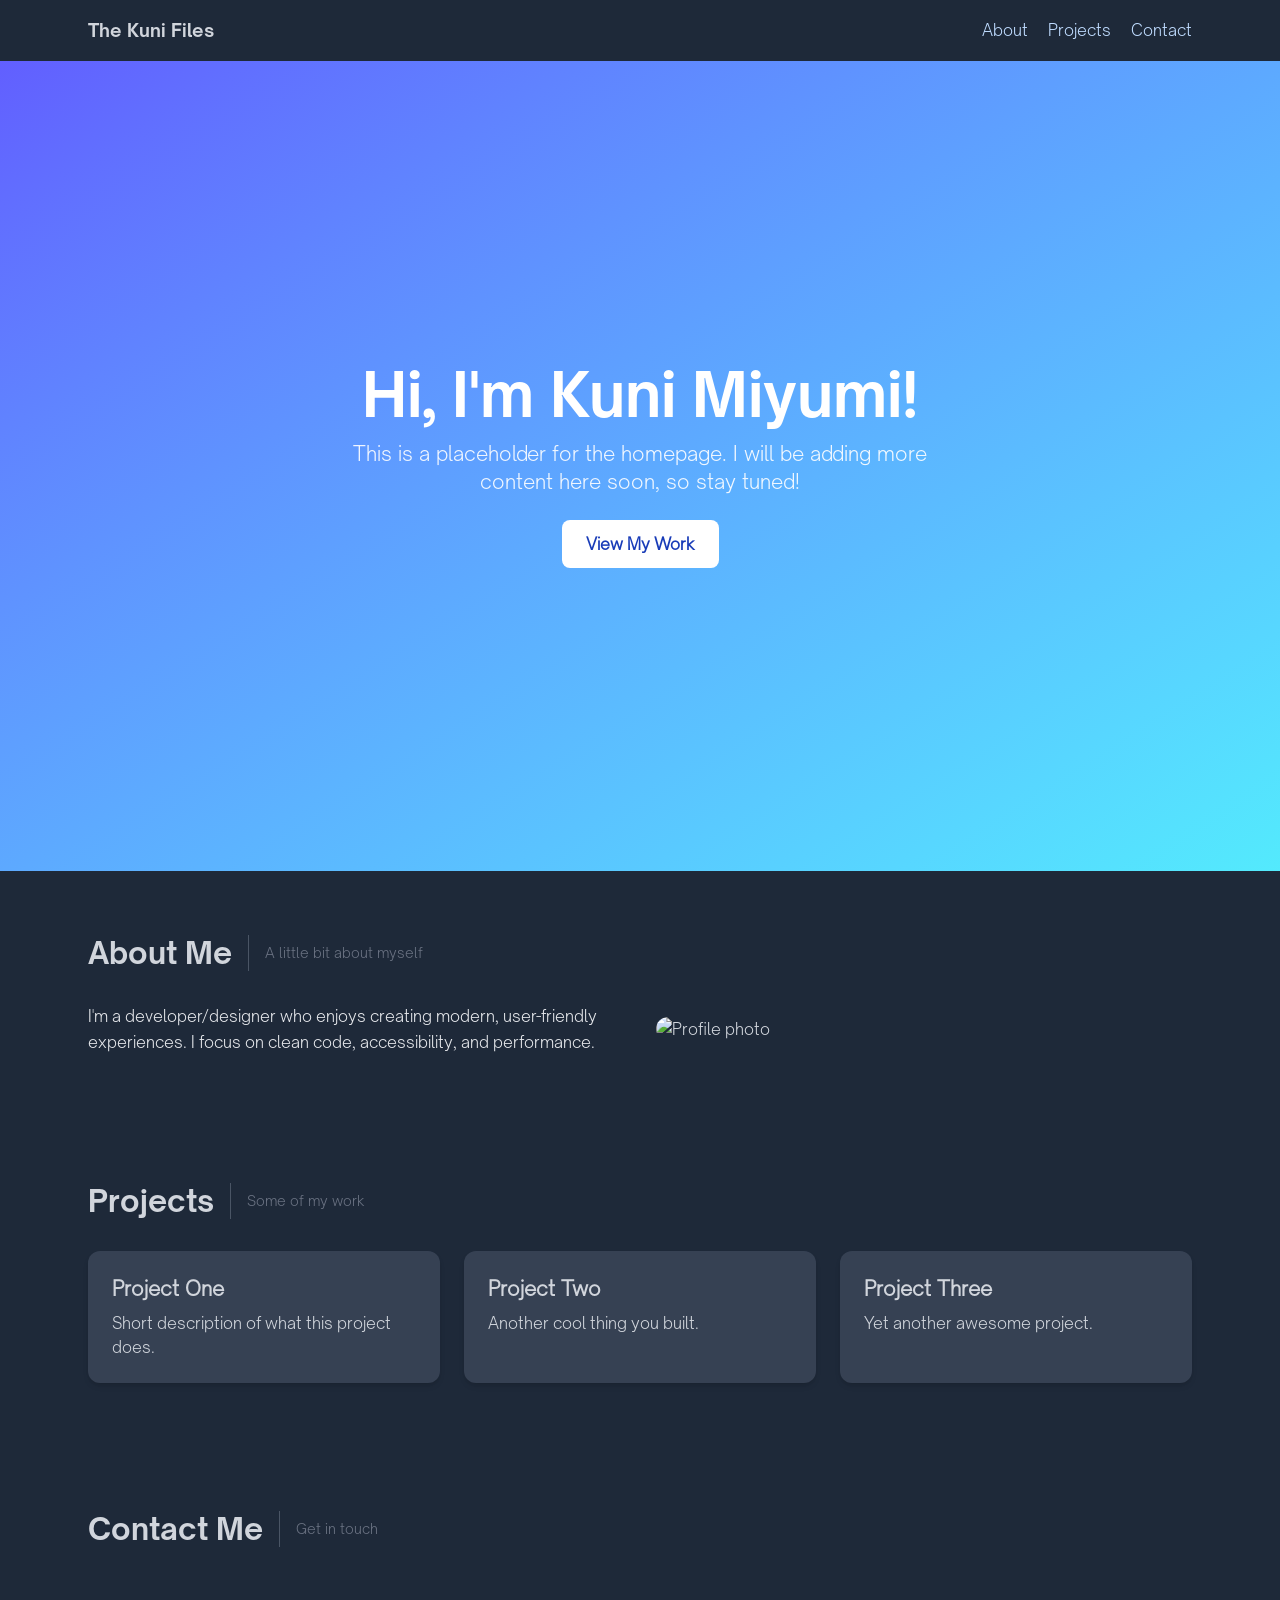
==== index.html @ 0e0ef220 "basically 2/3rds of the site" ====
<!DOCTYPE html>
<html lang="en">
<head>
    <meta charset="UTF-8">
    <meta name="viewport" content="width=device-width, initial-scale=1.0">

    <link rel="stylesheet" href="styles.css">

    <link rel="stylesheet" href="https://github.com/marcologous/Open-Sauce-Fonts.git">

    <title>kuni Files</title>
    <script src="scripts.js"></script>
</head>



<body class="bg-gray-800 text-gray-300 font-openSauceLight">
    <!--NAVBAR-->
    <header class="sticky top-0 bg-gray-800 border-b border-gray-800 z-50">
      <nav class="max-w-6xl mx-auto flex justify-between items-center px-6 py-4">
        <strong class="text-lg font-openSauceBold">The Kuni Files</strong>
        <div class="space-x-4 text-gray-600 font-medium">
          <a href="#aboutme" class="text-blue-200 hover:text-blue-600 transition duration-300">About</a>
          <a href="#projects" class="text-blue-200 hover:text-blue-600 transition duration-300">Projects</a>
          <a href="#contact" class="text-blue-200 hover:text-blue-600 transition duration-300">Contact</a>
        </div>
      </nav>
    </header>
    <main>
      <!--Section 1: Homepage-->
      <section class="min-h-[90vh] flex items-center justify-center text-center bg-gradient-to-br from-indigo-500 to-cyan-300 text-white px-6">
        <div>
          <h1 class="text-4xl md:text-6xl font-bold font-openSauceBold">Hi, I'm Kuni Miyumi!</h1>
          <p class="mt-4 max-w-xl mx-auto text-lg md:text-xl opacity-90">
            This is a placeholder for the homepage. I will be adding more content here soon, so stay tuned!
          </p>

          <button
            onclick="document.getElementById('projects').scrollIntoView()"
            class="mt-6 px-6 py-3 bg-white text-blue-800 font-semibold rounded-lg hover:bg-blue-100 transition"
          >
            View My Work
          </button>
        </div>
      </section>
      
      <!--Section 2: About Me-->
      <section id="aboutme" class="max-w-6xl mx-auto px-6 py-16">
        <div class="flex items-center gap-4 mb-4 pb-4">
          <h2 class="text-3xl font-bold font-openSauceBold border-r border-gray-600 pr-4">About Me</h2>
          <span class="text-gray-500 text-sm">A little bit about myself</span>
        </div>

        <div class="grid md:grid-cols-2 gap-8 items-center">
          <p class="text-gray-200 leading-relaxed">
            I'm a developer/designer who enjoys creating modern, user-friendly
            experiences. I focus on clean code, accessibility, and performance.
          </p>

          <img
            src="https://files.catbox.moe/0nbhe1.png"
            alt="Profile photo"
            class="rounded-xl w-full"
          >
        </div>
      </section>

      <!--Section 3: Gallery / Projects-->
      <section id="projects" class="max-w-6xl mx-auto px-6 py-16">
        <div class="flex items-center gap-4 mb-4 pb-4">
          <h2 class="text-3xl font-bold font-openSauceBold border-r border-gray-600 pr-4">Projects</h2>
          <span class="text-gray-500 text-sm">Some of my work</span>
        </div>

        <div class="grid md:grid-cols-3 gap-6">
          <div class="bg-gray-700 p-6 rounded-xl shadow-md hover:-translate-y-1 transition">
            <h3 class="text-xl font-semibold mb-2">Project One</h3>
            <p class="text-gray-300">Short description of what this project does.</p>
          </div>
          <div class="bg-gray-700 p-6 rounded-xl shadow-md hover:-translate-y-1 transition">
            <h3 class="text-xl font-semibold mb-2">Project Two</h3>
            <p class="text-gray-300">Another cool thing you built.</p>
          </div>
          <div class="bg-gray-700 p-6 rounded-xl shadow-md hover:-translate-y-1 transition">
            <h3 class="text-xl font-semibold mb-2">Project Three</h3>
            <p class="text-gray-300">Yet another awesome project.</p>
          </div>          
        </div>
      </section>

      <!--Section 4: Contacts-->
      <section id="contact" class="max-w-6xl mx-auto px-6 py-16">
        <div class="flex items-center gap-4 mb-4 pb-4">
          <h2 class="text-3xl font-bold font-openSauceBold border-r border-gray-600 pr-4">Contact Me</h2>
          <span class="text-gray-500 text-sm">Get in touch</span>
        </div>
        <!-- Contact form or information will go here -->
      </section>
    </main>
</body>
</html>
---- styles.css ----
@font-face {
  font-family: openSauceBold; 
  src: url(./fonts/OpenSauceSans-Bold.otf); 
}
@font-face {
    font-family: openSauceLight;
    src: url(./fonts/OpenSauceOne-Light.otf);
}

.font-openSauceBold {
  font-family: openSauceBold; 
}

.font-openSauceLight {
  font-family: openSauceLight;
}

html {
    scroll-behavior: smooth;
}

body {
    font-family: 'Open Sauce', sans-serif ;
}
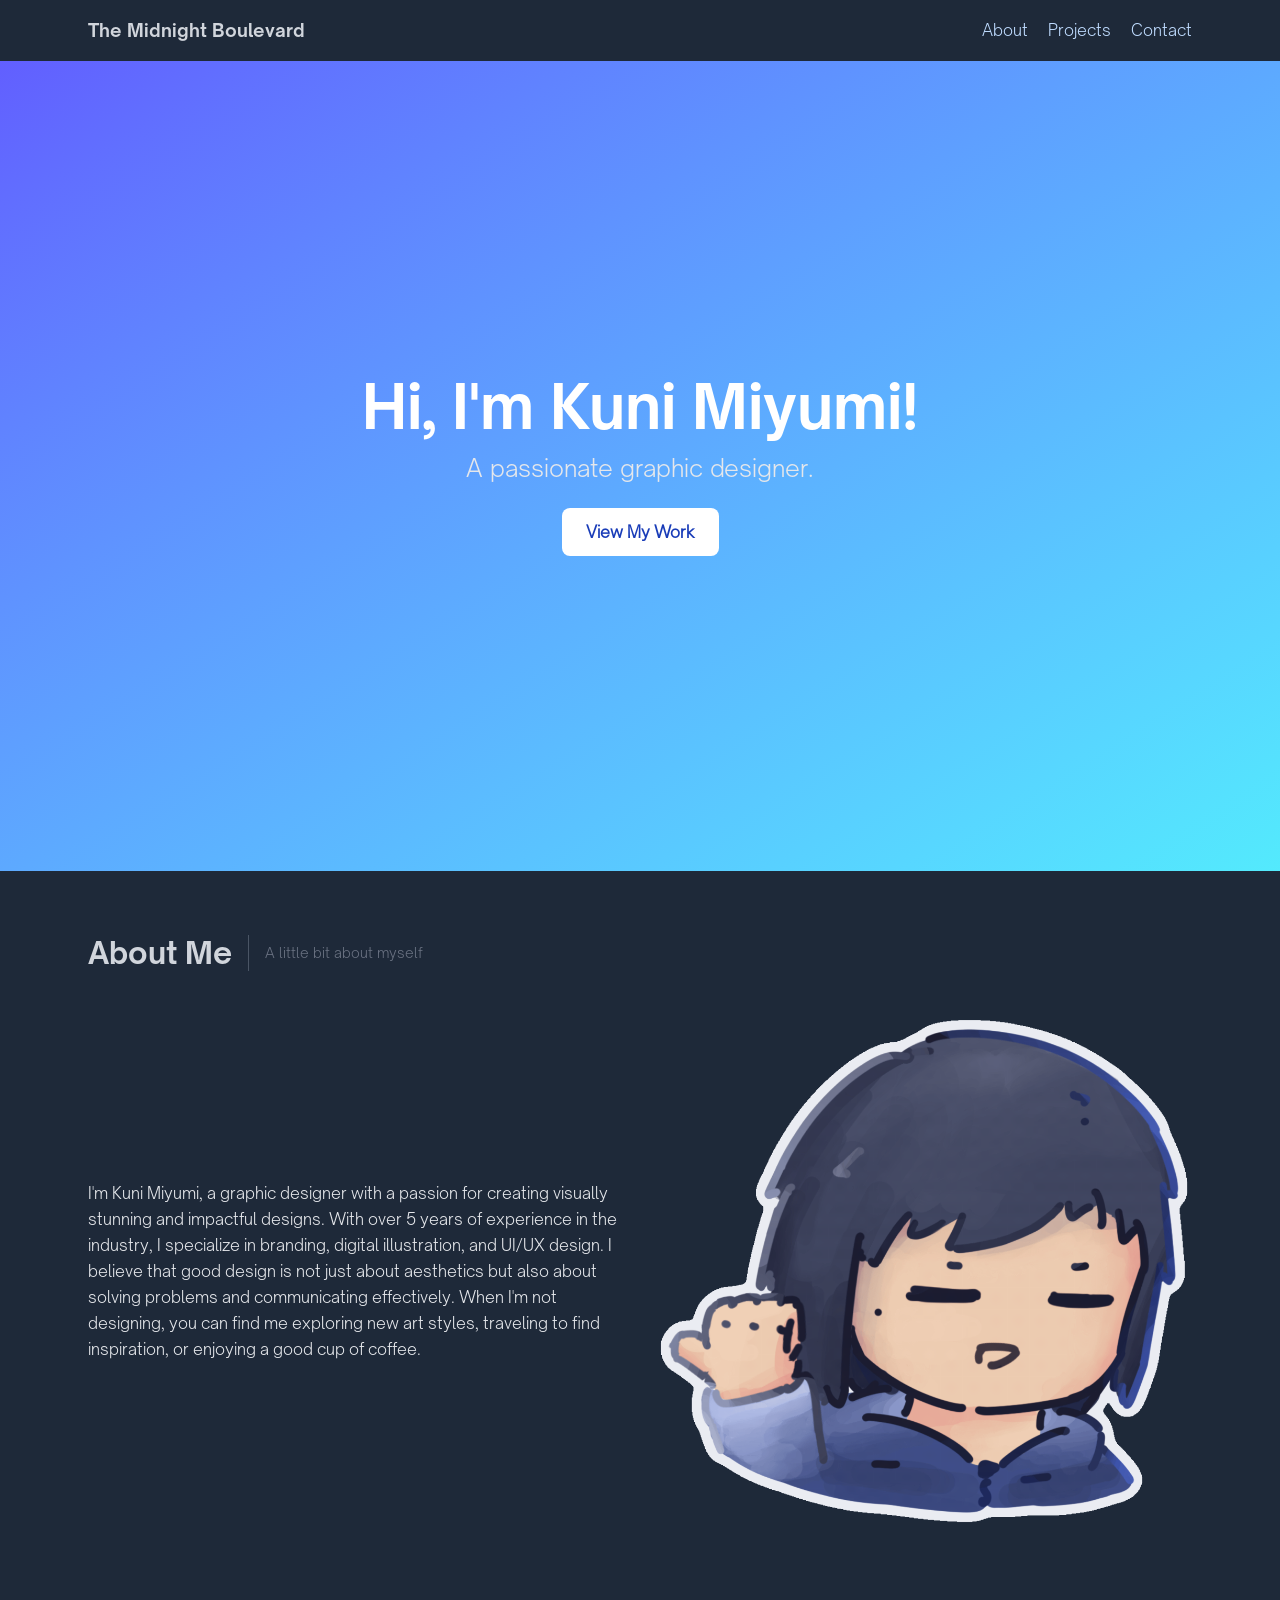
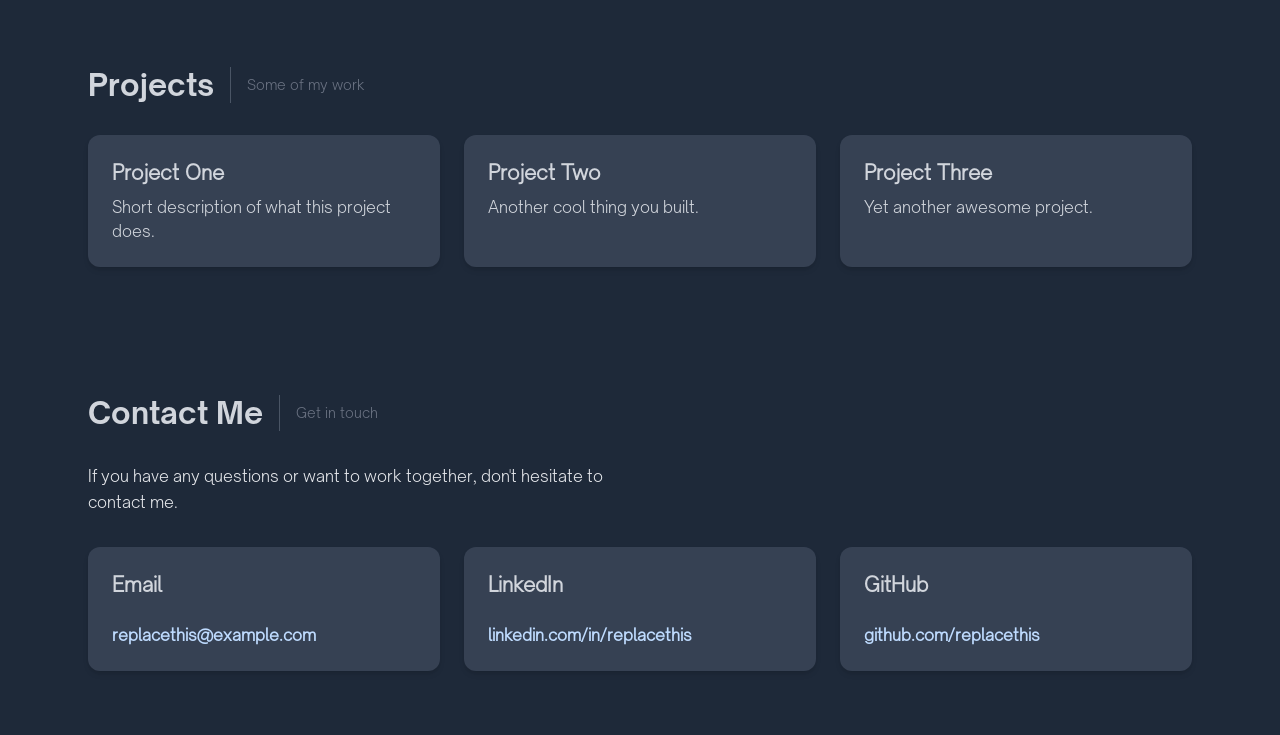
==== commit 11387a3d: "changes done, read comments" ====
--- a/index.html
+++ b/index.html
@@ -8,17 +8,19 @@
 
     <link rel="stylesheet" href="https://github.com/marcologous/Open-Sauce-Fonts.git">
 
-    <title>kuni Files</title>
+    <title>The Midnight Boulevard</title>
     <script src="scripts.js"></script>
+    <!-- Remember to delete all comments when you're done -->
+    <!-- - Ven -->
 </head>
 
 
 
 <body class="bg-gray-800 text-gray-300 font-openSauceLight">
-    <!--NAVBAR-->
+
     <header class="sticky top-0 bg-gray-800 border-b border-gray-800 z-50">
       <nav class="max-w-6xl mx-auto flex justify-between items-center px-6 py-4">
-        <strong class="text-lg font-openSauceBold">The Kuni Files</strong>
+        <strong class="text-lg font-openSauceBold">The Midnight Boulevard</strong>
         <div class="space-x-4 text-gray-600 font-medium">
           <a href="#aboutme" class="text-blue-200 hover:text-blue-600 transition duration-300">About</a>
           <a href="#projects" class="text-blue-200 hover:text-blue-600 transition duration-300">Projects</a>
@@ -26,15 +28,12 @@
         </div>
       </nav>
     </header>
+
     <main>
-      <!--Section 1: Homepage-->
       <section class="min-h-[90vh] flex items-center justify-center text-center bg-gradient-to-br from-indigo-500 to-cyan-300 text-white px-6">
         <div>
           <h1 class="text-4xl md:text-6xl font-bold font-openSauceBold">Hi, I'm Kuni Miyumi!</h1>
-          <p class="mt-4 max-w-xl mx-auto text-lg md:text-xl opacity-90">
-            This is a placeholder for the homepage. I will be adding more content here soon, so stay tuned!
-          </p>
-
+          <p class="text-lg md:text-2xl mt-4 text-gray-200">A passionate graphic designer.</p>
           <button
             onclick="document.getElementById('projects').scrollIntoView()"
             class="mt-6 px-6 py-3 bg-white text-blue-800 font-semibold rounded-lg hover:bg-blue-100 transition"
@@ -44,7 +43,6 @@
         </div>
       </section>
       
-      <!--Section 2: About Me-->
       <section id="aboutme" class="max-w-6xl mx-auto px-6 py-16">
         <div class="flex items-center gap-4 mb-4 pb-4">
           <h2 class="text-3xl font-bold font-openSauceBold border-r border-gray-600 pr-4">About Me</h2>
@@ -52,20 +50,20 @@
         </div>
 
         <div class="grid md:grid-cols-2 gap-8 items-center">
+          <!-- Replace the text below with your actual bio -->
           <p class="text-gray-200 leading-relaxed">
-            I'm a developer/designer who enjoys creating modern, user-friendly
-            experiences. I focus on clean code, accessibility, and performance.
+            I'm Kuni Miyumi, a graphic designer with a passion for creating visually stunning and impactful designs. 
+            With over 5 years of experience in the industry, I specialize in branding, digital illustration, and UI/UX design. I believe that good design is not just about aesthetics but also about solving problems and communicating effectively. When I'm not designing, you can find me exploring new art styles, traveling to find inspiration, or enjoying a good cup of coffee.
           </p>
 
           <img
-            src="https://files.catbox.moe/0nbhe1.png"
+            src="./img/kuni.png"
             alt="Profile photo"
             class="rounded-xl w-full"
           >
         </div>
       </section>
 
-      <!--Section 3: Gallery / Projects-->
       <section id="projects" class="max-w-6xl mx-auto px-6 py-16">
         <div class="flex items-center gap-4 mb-4 pb-4">
           <h2 class="text-3xl font-bold font-openSauceBold border-r border-gray-600 pr-4">Projects</h2>
@@ -74,6 +72,7 @@
 
         <div class="grid md:grid-cols-3 gap-6">
           <div class="bg-gray-700 p-6 rounded-xl shadow-md hover:-translate-y-1 transition">
+            <!-- Replace the content below with your actual projects -->
             <h3 class="text-xl font-semibold mb-2">Project One</h3>
             <p class="text-gray-300">Short description of what this project does.</p>
           </div>
@@ -88,13 +87,51 @@
         </div>
       </section>
 
-      <!--Section 4: Contacts-->
       <section id="contact" class="max-w-6xl mx-auto px-6 py-16">
         <div class="flex items-center gap-4 mb-4 pb-4">
           <h2 class="text-3xl font-bold font-openSauceBold border-r border-gray-600 pr-4">Contact Me</h2>
           <span class="text-gray-500 text-sm">Get in touch</span>
         </div>
-        <!-- Contact form or information will go here -->
+
+        <div class="grid md:grid-cols-2 gap-8 items-center">
+          <p class="text-gray-200 leading-relaxed">
+            If you have any questions or want to work together, don't hesitate to contact me.
+          </p>
+        </div>
+        <div class="grid md:grid-cols-3 gap-6 mt-8">
+          <div class="bg-gray-700 p-6 rounded-xl shadow-md hover:-translate-y-1 transition">
+            <!-- Replace the email address below with your actual email. Remember to change the h3 as well as the href -->
+            <h3 class="text-xl font-semibold mb-2">Email</h3>
+            <a
+              href="mailto:replacethis@example.com" 
+              class="inline-block mt-4 font-semibold text-blue-200 hover:underline"
+            >
+              replacethis@example.com
+            </a>
+          </div>
+          <div class="bg-gray-700 p-6 rounded-xl shadow-md hover:-translate-y-1 transition">
+            <!-- Replace the URL below with your actual LinkedIn profile. Remember to change the h3 as well as the href -->
+            <h3 class="text-xl font-semibold mb-2">LinkedIn</h3>
+            <a
+              href="https://www.linkedin.com/in/replacethis" 
+              target="_blank" 
+              class="inline-block mt-4 font-semibold text-blue-200 hover:underline"
+            >
+              linkedin.com/in/replacethis
+            </a>
+          </div>
+          <div class="bg-gray-700 p-6 rounded-xl shadow-md hover:-translate-y-1 transition">
+              <!-- Replace the URL below with your actual GitHub profile. Remember to change the h3 as well as the href -->
+            <h3 class="text-xl font-semibold mb-2">GitHub</h3>
+            <a
+              href="https://github.com/replacethis" 
+              target="_blank" 
+              class="inline-block mt-4 font-semibold text-blue-200 hover:underline"
+            >
+              github.com/replacethis
+            </a>
+          </div>
+        </div>
       </section>
     </main>
 </body>
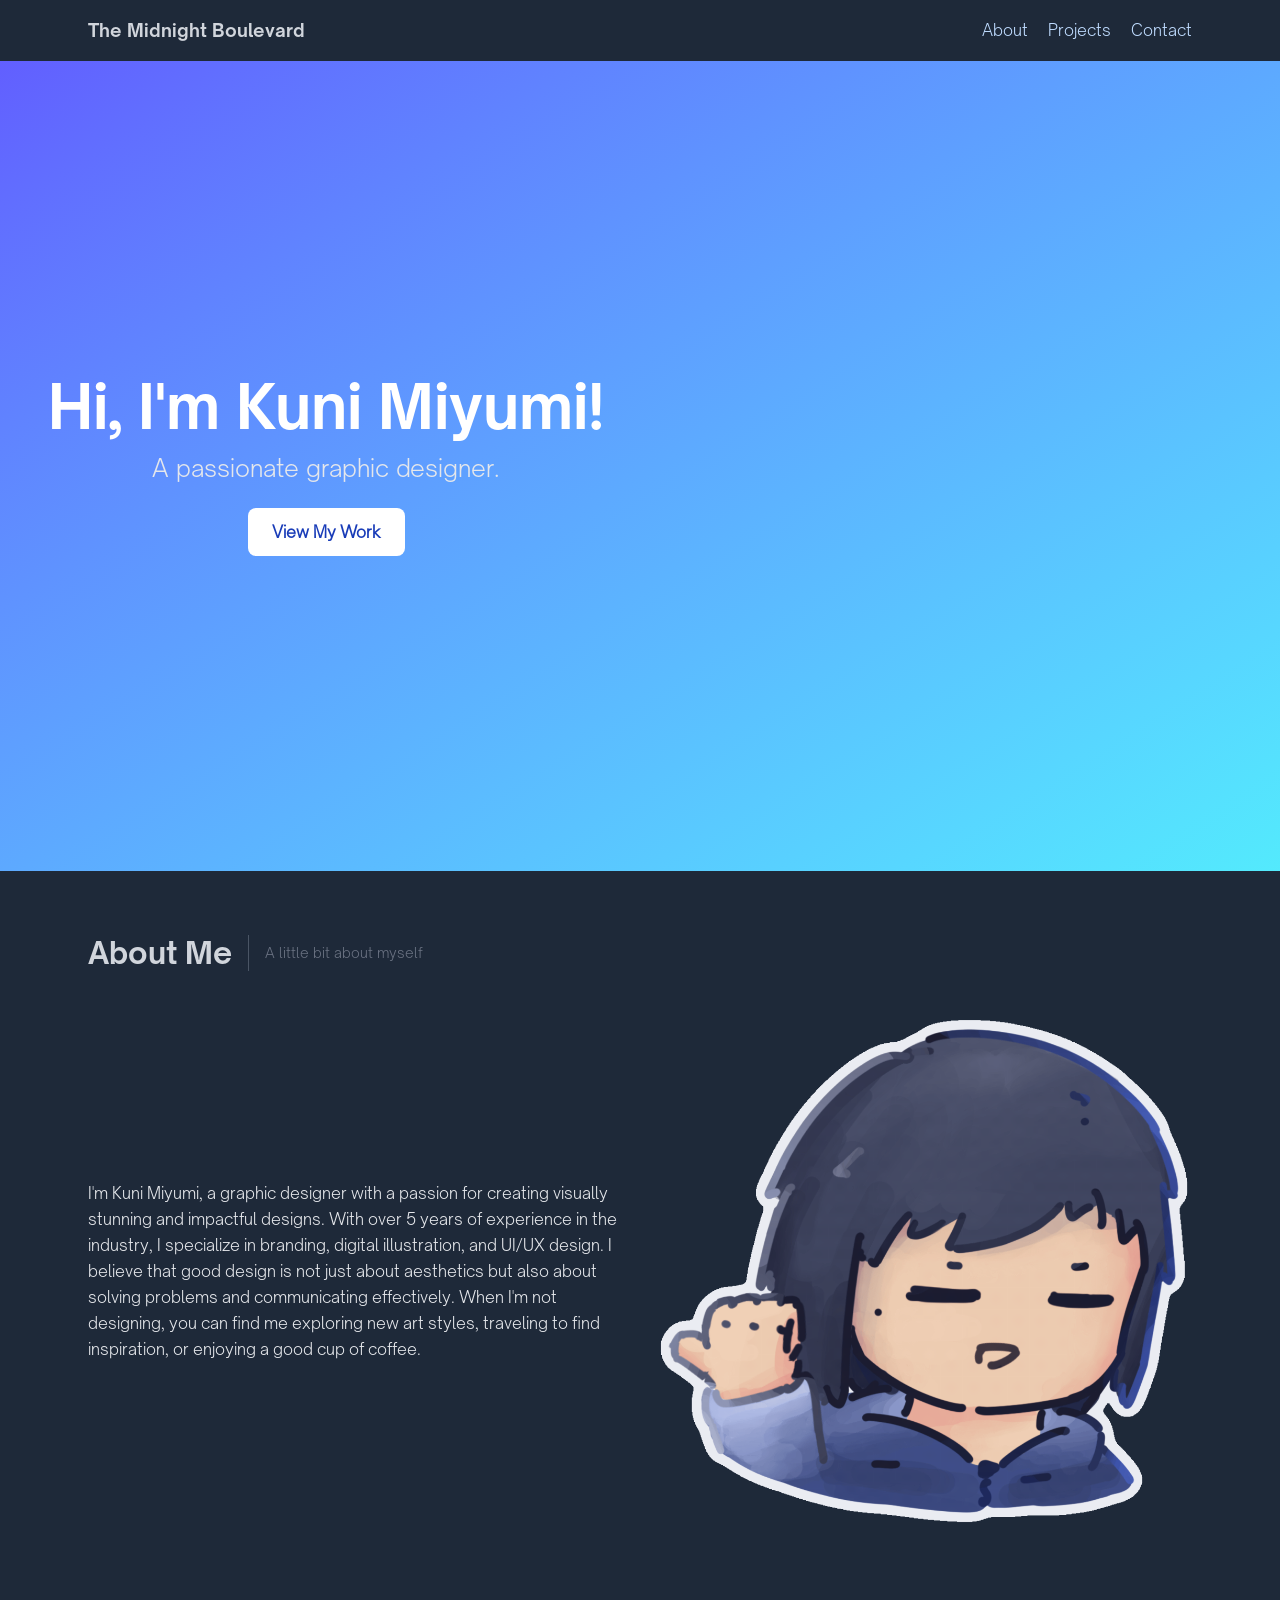
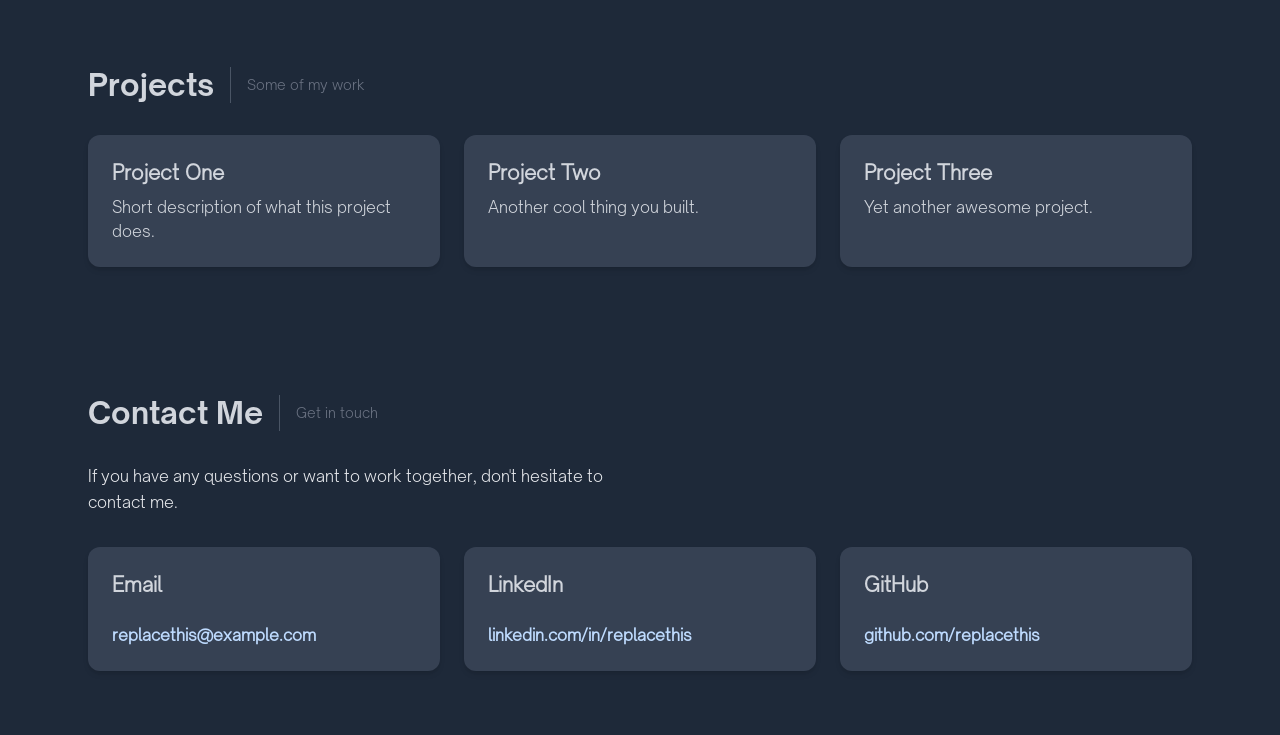
==== commit 302306c9: "moved the thing to the left" ====
--- a/index.html
+++ b/index.html
@@ -30,7 +30,7 @@
     </header>
 
     <main>
-      <section class="min-h-[90vh] flex items-center justify-center text-center bg-gradient-to-br from-indigo-500 to-cyan-300 text-white px-6">
+      <section class="min-h-[90vh] flex items-center justify-center text-center bg-gradient-to-br from-indigo-500 to-cyan-300 text-white px-6 grid md:grid-cols-2 gap-6">
         <div>
           <h1 class="text-4xl md:text-6xl font-bold font-openSauceBold">Hi, I'm Kuni Miyumi!</h1>
           <p class="text-lg md:text-2xl mt-4 text-gray-200">A passionate graphic designer.</p>
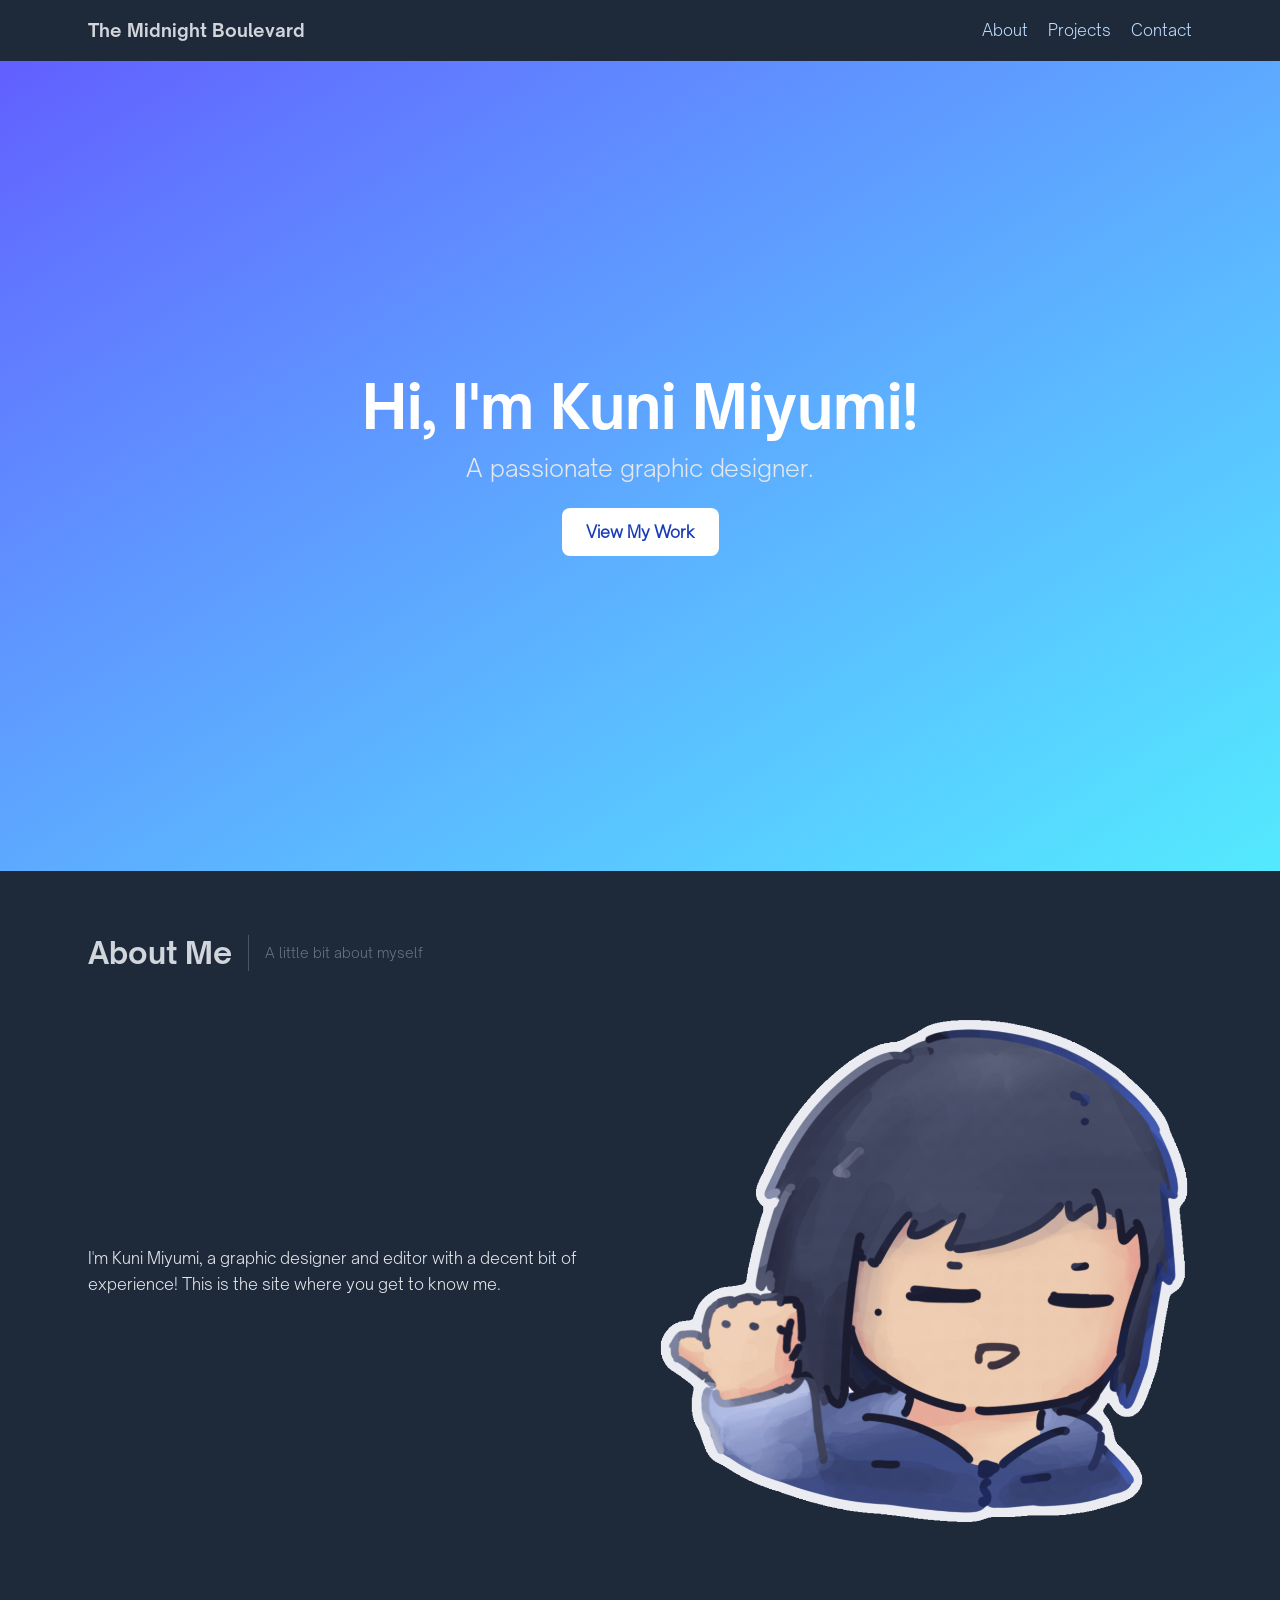
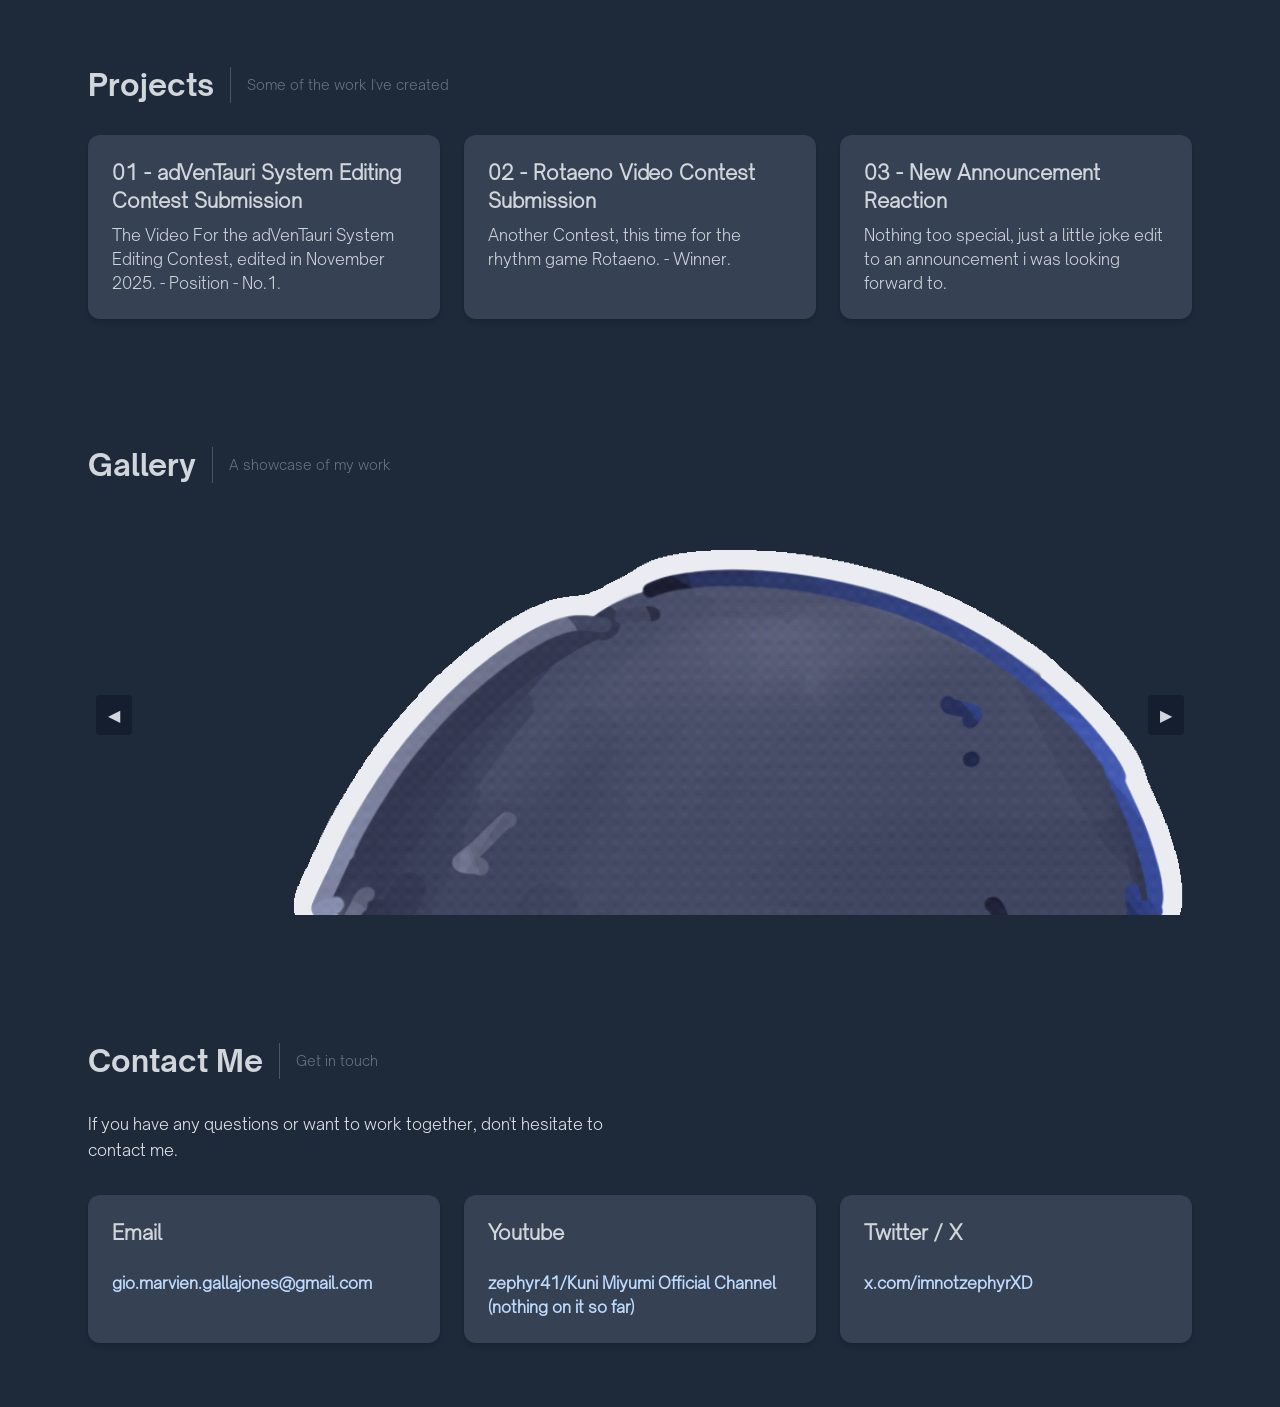
==== commit de4a11d7: "carousel + MANUALLY resolved merge conflicts" ====
--- a/index.html
+++ b/index.html
@@ -30,7 +30,7 @@
     </header>
 
     <main>
-      <section class="min-h-[90vh] flex items-center justify-center text-center bg-gradient-to-br from-indigo-500 to-cyan-300 text-white px-6 grid md:grid-cols-2 gap-6">
+      <section class="min-h-[90vh] flex items-center justify-center text-center bg-gradient-to-br from-indigo-500 to-cyan-300 text-white px-6">
         <div>
           <h1 class="text-4xl md:text-6xl font-bold font-openSauceBold">Hi, I'm Kuni Miyumi!</h1>
           <p class="text-lg md:text-2xl mt-4 text-gray-200">A passionate graphic designer.</p>
@@ -50,10 +50,9 @@
         </div>
 
         <div class="grid md:grid-cols-2 gap-8 items-center">
-          <!-- Replace the text below with your actual bio -->
           <p class="text-gray-200 leading-relaxed">
-            I'm Kuni Miyumi, a graphic designer with a passion for creating visually stunning and impactful designs. 
-            With over 5 years of experience in the industry, I specialize in branding, digital illustration, and UI/UX design. I believe that good design is not just about aesthetics but also about solving problems and communicating effectively. When I'm not designing, you can find me exploring new art styles, traveling to find inspiration, or enjoying a good cup of coffee.
+            I'm Kuni Miyumi, a graphic designer and editor with a decent bit of experience!
+            This is the site where you get to know me.
           </p>
 
           <img
@@ -67,23 +66,50 @@
       <section id="projects" class="max-w-6xl mx-auto px-6 py-16">
         <div class="flex items-center gap-4 mb-4 pb-4">
           <h2 class="text-3xl font-bold font-openSauceBold border-r border-gray-600 pr-4">Projects</h2>
-          <span class="text-gray-500 text-sm">Some of my work</span>
+          <span class="text-gray-500 text-sm">Some of the work I've created</span>
         </div>
 
         <div class="grid md:grid-cols-3 gap-6">
           <div class="bg-gray-700 p-6 rounded-xl shadow-md hover:-translate-y-1 transition">
-            <!-- Replace the content below with your actual projects -->
-            <h3 class="text-xl font-semibold mb-2">Project One</h3>
-            <p class="text-gray-300">Short description of what this project does.</p>
+            <h3 class="text-xl font-semibold mb-2">01 - adVenTauri System Editing Contest Submission</h3>
+            <a href="https://youtu.be/_090pOO03QI?si=sJLnDybHLaA9oeXq" class="text-gray-300 hover:text-blue-300 transition">The Video For the adVenTauri System Editing Contest, edited in November 2025. - Position - No.1.</a>
           </div>
           <div class="bg-gray-700 p-6 rounded-xl shadow-md hover:-translate-y-1 transition">
-            <h3 class="text-xl font-semibold mb-2">Project Two</h3>
-            <p class="text-gray-300">Another cool thing you built.</p>
+            <h3 class="text-xl font-semibold mb-2">02 - Rotaeno Video Contest Submission</h3>
+            <a href="https://x.com/imnotzephyrXD/status/1798248301009211537?s=20" class="text-gray-300 hover:text-blue-300 transition">Another Contest, this time for the rhythm game Rotaeno. - Winner.</a>
           </div>
           <div class="bg-gray-700 p-6 rounded-xl shadow-md hover:-translate-y-1 transition">
-            <h3 class="text-xl font-semibold mb-2">Project Three</h3>
-            <p class="text-gray-300">Yet another awesome project.</p>
+            <h3 class="text-xl font-semibold mb-2">03 - New Announcement Reaction</h3>
+            <a href="https://x.com/imnotzephyrXD/status/2002190466411028498?s=20" class="text-gray-300 hover:text-blue-300 transition">Nothing too special, just a little joke edit to an announcement i was looking forward to.</a>
           </div>          
+        </div>
+      </section>
+      <section id="gallery" class="max-w-6xl mx-auto px-6 py-16">
+        <div class="flex items-center gap-4 mb-4 pb-4">
+          <h2 class="text-3xl font-bold font-openSauceBold border-r border-gray-600 pr-4">Gallery</h2>
+          <span class="text-gray-500 text-sm">A showcase of my work</span>
+        </div>
+
+        <div class="relative overflow-hidden h-[400px] rounded-xl">
+
+          <!-- Carousel Track -->
+          <div id="carousel" class="flex items-center transition-transform duration-500">
+            <img src="./img/kuni.png" class="object-contain flex-shrink-0 h-max-[400px]">
+            <img src="./img/kuni.png" class="object-contain flex-shrink-0 h-max-[400px]">
+            <img src="./img/kuni.png" class="object-contain flex-shrink-0 h-max-[400px]">
+          </div>
+
+          <!-- Buttons -->
+          <button onclick="prevSlide()" 
+            class="absolute left-2 top-1/2 -translate-y-1/2 bg-gray-900/60 px-3 py-2 rounded">
+            ◀
+          </button>
+
+          <button onclick="nextSlide()" 
+            class="absolute right-2 top-1/2 -translate-y-1/2 bg-gray-900/60 px-3 py-2 rounded">
+            ▶
+          </button>
+
         </div>
       </section>
 
@@ -92,43 +118,41 @@
           <h2 class="text-3xl font-bold font-openSauceBold border-r border-gray-600 pr-4">Contact Me</h2>
           <span class="text-gray-500 text-sm">Get in touch</span>
         </div>
-
         <div class="grid md:grid-cols-2 gap-8 items-center">
           <p class="text-gray-200 leading-relaxed">
             If you have any questions or want to work together, don't hesitate to contact me.
           </p>
-        </div>
-        <div class="grid md:grid-cols-3 gap-6 mt-8">
+        </div><div class="grid md:grid-cols-3 gap-6 mt-8">
           <div class="bg-gray-700 p-6 rounded-xl shadow-md hover:-translate-y-1 transition">
-            <!-- Replace the email address below with your actual email. Remember to change the h3 as well as the href -->
+            
             <h3 class="text-xl font-semibold mb-2">Email</h3>
             <a
-              href="mailto:replacethis@example.com" 
+              href="mailto:gio.marvien.gallajones@gmail.com" 
               class="inline-block mt-4 font-semibold text-blue-200 hover:underline"
             >
-              replacethis@example.com
+              gio.marvien.gallajones@gmail.com
             </a>
           </div>
           <div class="bg-gray-700 p-6 rounded-xl shadow-md hover:-translate-y-1 transition">
-            <!-- Replace the URL below with your actual LinkedIn profile. Remember to change the h3 as well as the href -->
-            <h3 class="text-xl font-semibold mb-2">LinkedIn</h3>
+            
+            <h3 class="text-xl font-semibold mb-2">Youtube</h3>
             <a
-              href="https://www.linkedin.com/in/replacethis" 
+              href="https://youtube.com/@overdeadzephyr?si=nSWPLMuy66MocX6Y" 
               target="_blank" 
               class="inline-block mt-4 font-semibold text-blue-200 hover:underline"
             >
-              linkedin.com/in/replacethis
+              zephyr41/Kuni Miyumi Official Channel (nothing on it so far)
             </a>
           </div>
           <div class="bg-gray-700 p-6 rounded-xl shadow-md hover:-translate-y-1 transition">
-              <!-- Replace the URL below with your actual GitHub profile. Remember to change the h3 as well as the href -->
-            <h3 class="text-xl font-semibold mb-2">GitHub</h3>
+              
+            <h3 class="text-xl font-semibold mb-2">Twitter / X</h3>
             <a
-              href="https://github.com/replacethis" 
+              href="https://x.com/imnotzephyrXD" 
               target="_blank" 
               class="inline-block mt-4 font-semibold text-blue-200 hover:underline"
             >
-              github.com/replacethis
+              x.com/imnotzephyrXD
             </a>
           </div>
         </div>
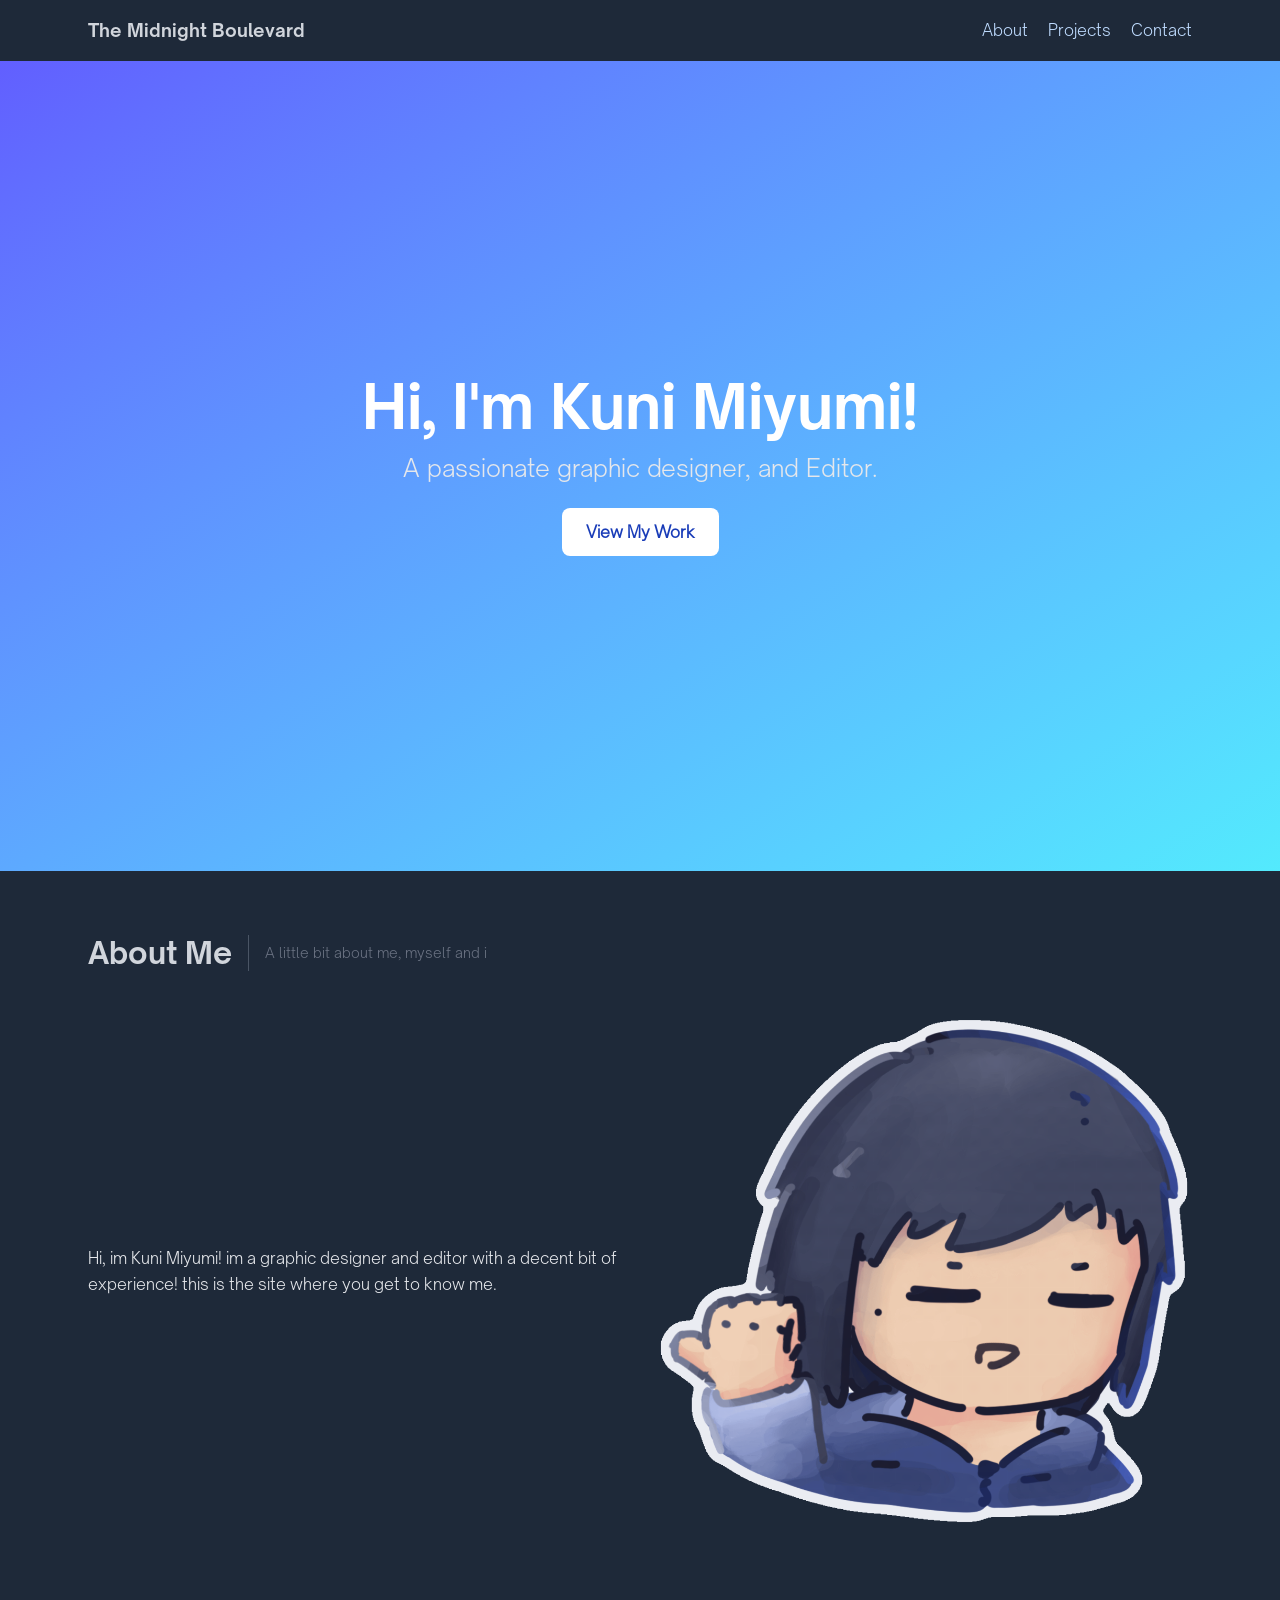
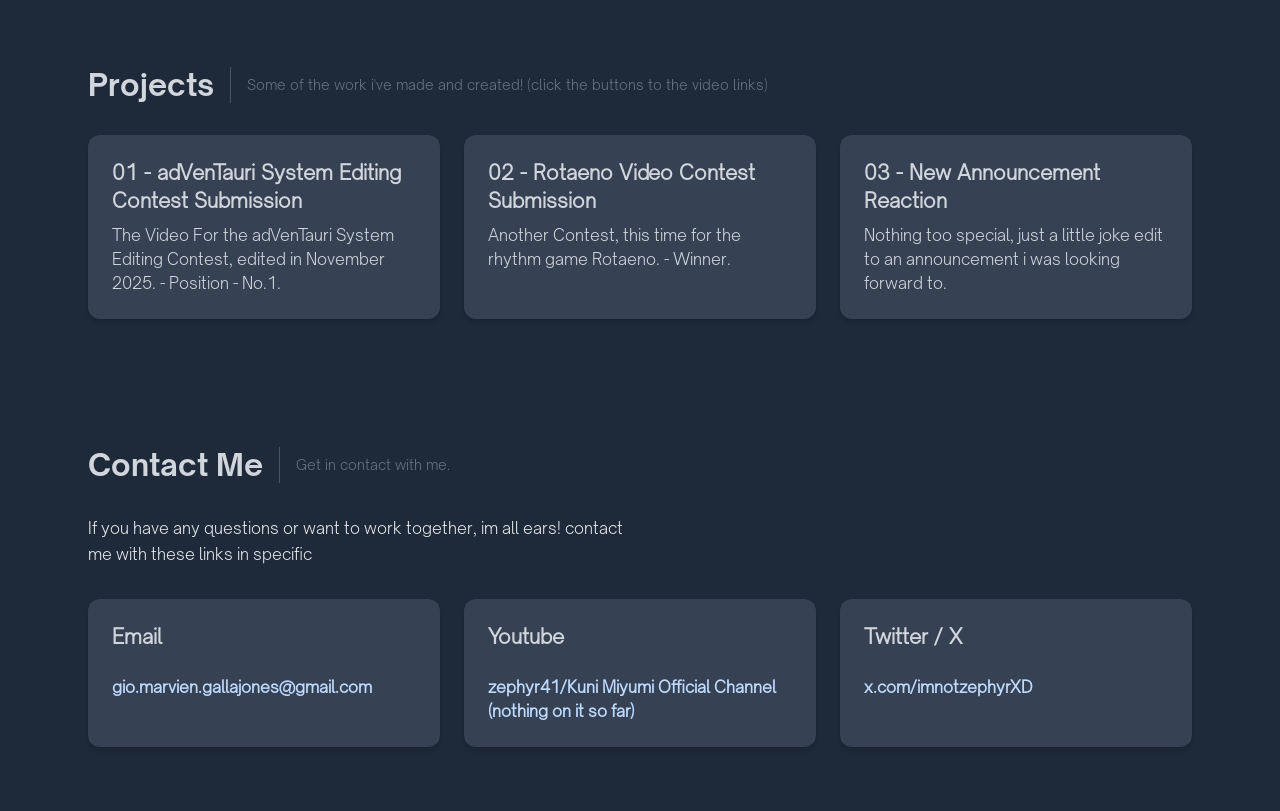
==== commit f23dfeb0: "message" ====
--- a/index.html
+++ b/index.html
@@ -10,8 +10,7 @@
 
     <title>The Midnight Boulevard</title>
     <script src="scripts.js"></script>
-    <!-- Remember to delete all comments when you're done -->
-    <!-- - Ven -->
+    
 </head>
 
 
@@ -33,7 +32,7 @@
       <section class="min-h-[90vh] flex items-center justify-center text-center bg-gradient-to-br from-indigo-500 to-cyan-300 text-white px-6">
         <div>
           <h1 class="text-4xl md:text-6xl font-bold font-openSauceBold">Hi, I'm Kuni Miyumi!</h1>
-          <p class="text-lg md:text-2xl mt-4 text-gray-200">A passionate graphic designer.</p>
+          <p class="text-lg md:text-2xl mt-4 text-gray-200">A passionate graphic designer, and Editor.</p>
           <button
             onclick="document.getElementById('projects').scrollIntoView()"
             class="mt-6 px-6 py-3 bg-white text-blue-800 font-semibold rounded-lg hover:bg-blue-100 transition"
@@ -46,13 +45,14 @@
       <section id="aboutme" class="max-w-6xl mx-auto px-6 py-16">
         <div class="flex items-center gap-4 mb-4 pb-4">
           <h2 class="text-3xl font-bold font-openSauceBold border-r border-gray-600 pr-4">About Me</h2>
-          <span class="text-gray-500 text-sm">A little bit about myself</span>
+          <span class="text-gray-500 text-sm">A little bit about me, myself and i</span>
         </div>
 
         <div class="grid md:grid-cols-2 gap-8 items-center">
+          
           <p class="text-gray-200 leading-relaxed">
-            I'm Kuni Miyumi, a graphic designer and editor with a decent bit of experience!
-            This is the site where you get to know me.
+            Hi, im Kuni Miyumi!
+            im a graphic designer and editor with a decent bit of experience! this is the site where you get to know me.
           </p>
 
           <img
@@ -66,68 +66,43 @@
       <section id="projects" class="max-w-6xl mx-auto px-6 py-16">
         <div class="flex items-center gap-4 mb-4 pb-4">
           <h2 class="text-3xl font-bold font-openSauceBold border-r border-gray-600 pr-4">Projects</h2>
-          <span class="text-gray-500 text-sm">Some of the work I've created</span>
+          <span class="text-gray-500 text-sm">Some of the work i've made and created! (click the buttons to the video links) </span>
         </div>
 
         <div class="grid md:grid-cols-3 gap-6">
           <div class="bg-gray-700 p-6 rounded-xl shadow-md hover:-translate-y-1 transition">
+            <!-- Replace the content below with your actual projects -->
             <h3 class="text-xl font-semibold mb-2">01 - adVenTauri System Editing Contest Submission</h3>
-            <a href="https://youtu.be/_090pOO03QI?si=sJLnDybHLaA9oeXq" class="text-gray-300 hover:text-blue-300 transition">The Video For the adVenTauri System Editing Contest, edited in November 2025. - Position - No.1.</a>
+            <a href="https://youtu.be/_090pOO03QI?si=sJLnDybHLaA9oeXq" class="text-gray-300">The Video For the adVenTauri System Editing Contest, edited in November 2025. - Position - No.1.</a>
           </div>
           <div class="bg-gray-700 p-6 rounded-xl shadow-md hover:-translate-y-1 transition">
             <h3 class="text-xl font-semibold mb-2">02 - Rotaeno Video Contest Submission</h3>
-            <a href="https://x.com/imnotzephyrXD/status/1798248301009211537?s=20" class="text-gray-300 hover:text-blue-300 transition">Another Contest, this time for the rhythm game Rotaeno. - Winner.</a>
+            <a href="https://x.com/imnotzephyrXD/status/1798248301009211537?s=20" class="text-gray-300">Another Contest, this time for the rhythm game Rotaeno. - Winner.</a>
           </div>
           <div class="bg-gray-700 p-6 rounded-xl shadow-md hover:-translate-y-1 transition">
             <h3 class="text-xl font-semibold mb-2">03 - New Announcement Reaction</h3>
-            <a href="https://x.com/imnotzephyrXD/status/2002190466411028498?s=20" class="text-gray-300 hover:text-blue-300 transition">Nothing too special, just a little joke edit to an announcement i was looking forward to.</a>
+            <a href="https://x.com/imnotzephyrXD/status/2002190466411028498?s=20" class="text-gray-300">Nothing too special, just a little joke edit to an announcement i was looking forward to.</a>
           </div>          
-        </div>
-      </section>
-      <section id="gallery" class="max-w-6xl mx-auto px-6 py-16">
-        <div class="flex items-center gap-4 mb-4 pb-4">
-          <h2 class="text-3xl font-bold font-openSauceBold border-r border-gray-600 pr-4">Gallery</h2>
-          <span class="text-gray-500 text-sm">A showcase of my work</span>
-        </div>
-
-        <div class="relative overflow-hidden h-[400px] rounded-xl">
-
-          <!-- Carousel Track -->
-          <div id="carousel" class="flex items-center transition-transform duration-500">
-            <img src="./img/kuni.png" class="object-contain flex-shrink-0 h-max-[400px]">
-            <img src="./img/kuni.png" class="object-contain flex-shrink-0 h-max-[400px]">
-            <img src="./img/kuni.png" class="object-contain flex-shrink-0 h-max-[400px]">
-          </div>
-
-          <!-- Buttons -->
-          <button onclick="prevSlide()" 
-            class="absolute left-2 top-1/2 -translate-y-1/2 bg-gray-900/60 px-3 py-2 rounded">
-            ◀
-          </button>
-
-          <button onclick="nextSlide()" 
-            class="absolute right-2 top-1/2 -translate-y-1/2 bg-gray-900/60 px-3 py-2 rounded">
-            ▶
-          </button>
-
         </div>
       </section>
 
       <section id="contact" class="max-w-6xl mx-auto px-6 py-16">
         <div class="flex items-center gap-4 mb-4 pb-4">
           <h2 class="text-3xl font-bold font-openSauceBold border-r border-gray-600 pr-4">Contact Me</h2>
-          <span class="text-gray-500 text-sm">Get in touch</span>
+          <span class="text-gray-500 text-sm">Get in contact with me.</span>
         </div>
+
         <div class="grid md:grid-cols-2 gap-8 items-center">
           <p class="text-gray-200 leading-relaxed">
-            If you have any questions or want to work together, don't hesitate to contact me.
+            If you have any questions or want to work together, im all ears! contact me with these links in specific
           </p>
-        </div><div class="grid md:grid-cols-3 gap-6 mt-8">
+        </div>
+        <div class="grid md:grid-cols-3 gap-6 mt-8">
           <div class="bg-gray-700 p-6 rounded-xl shadow-md hover:-translate-y-1 transition">
             
             <h3 class="text-xl font-semibold mb-2">Email</h3>
             <a
-              href="mailto:gio.marvien.gallajones@gmail.com" 
+              href="mailto:replacethis@example.com" 
               class="inline-block mt-4 font-semibold text-blue-200 hover:underline"
             >
               gio.marvien.gallajones@gmail.com
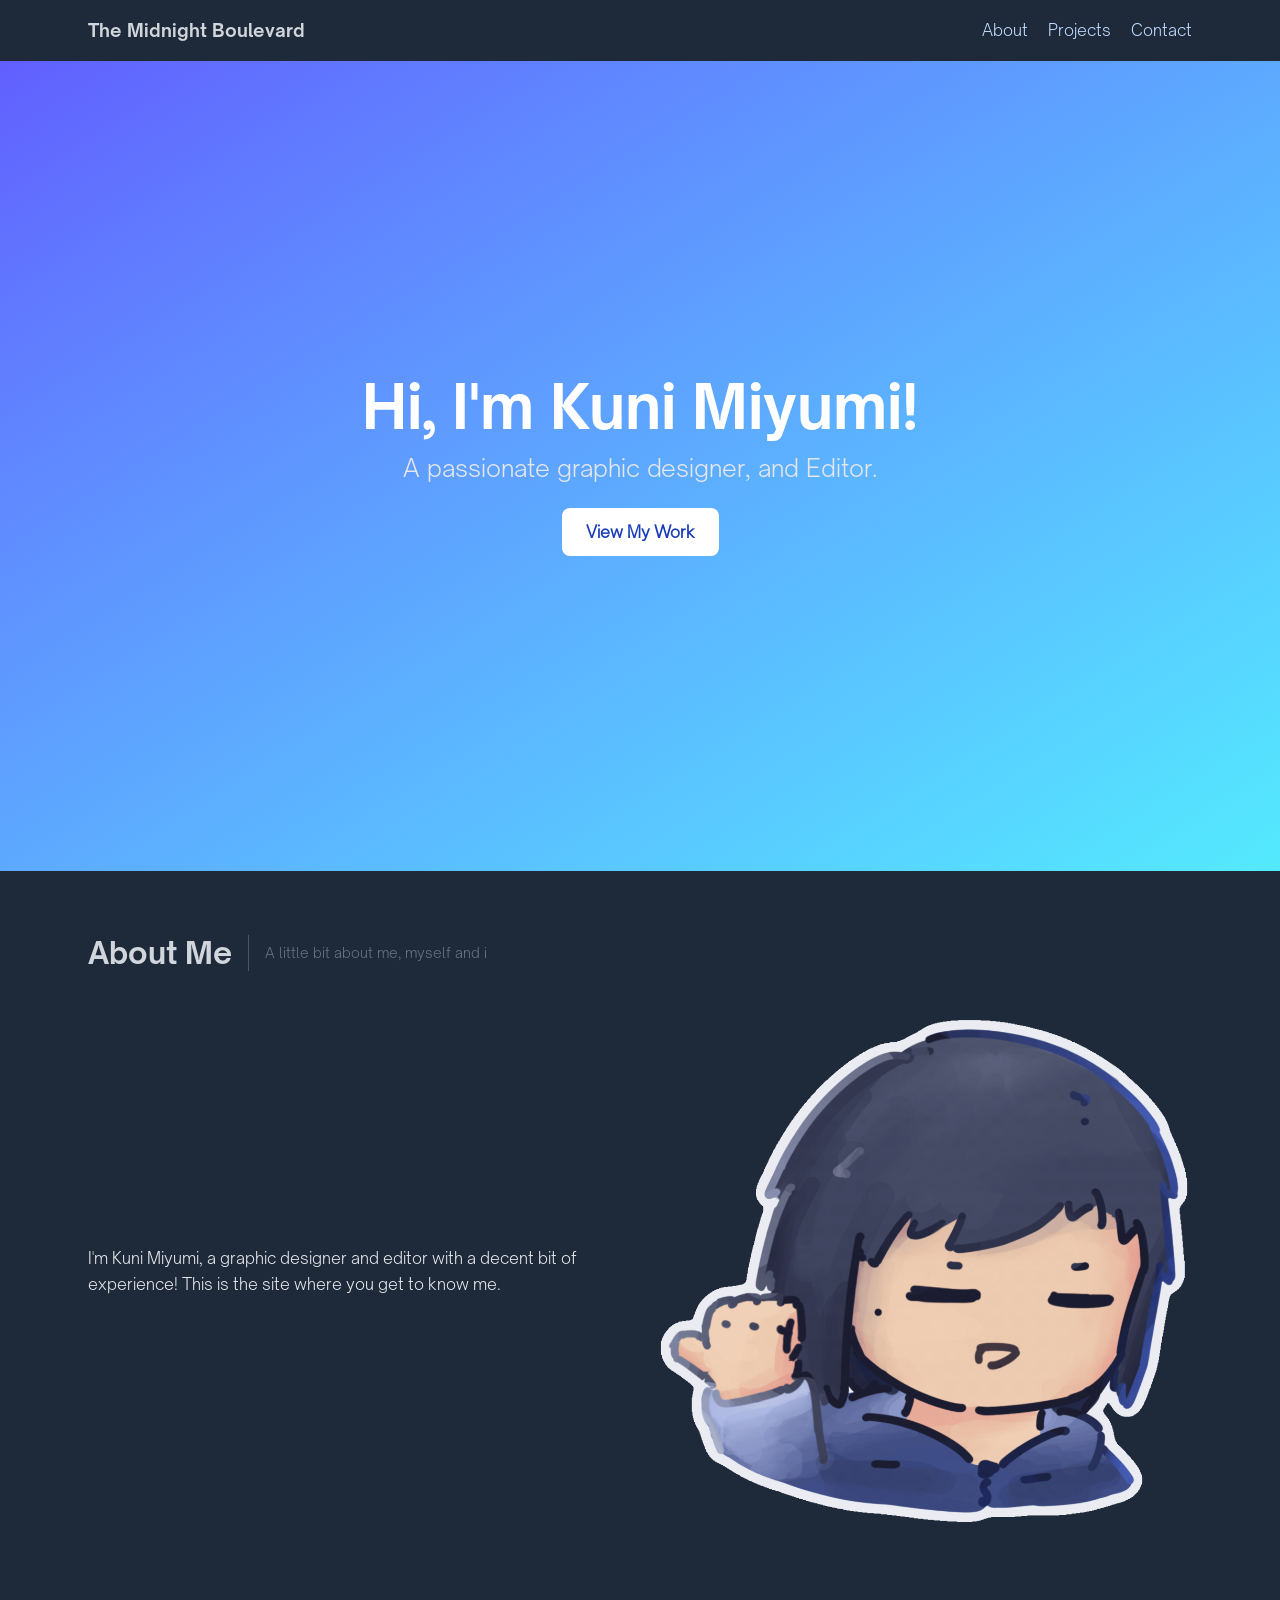
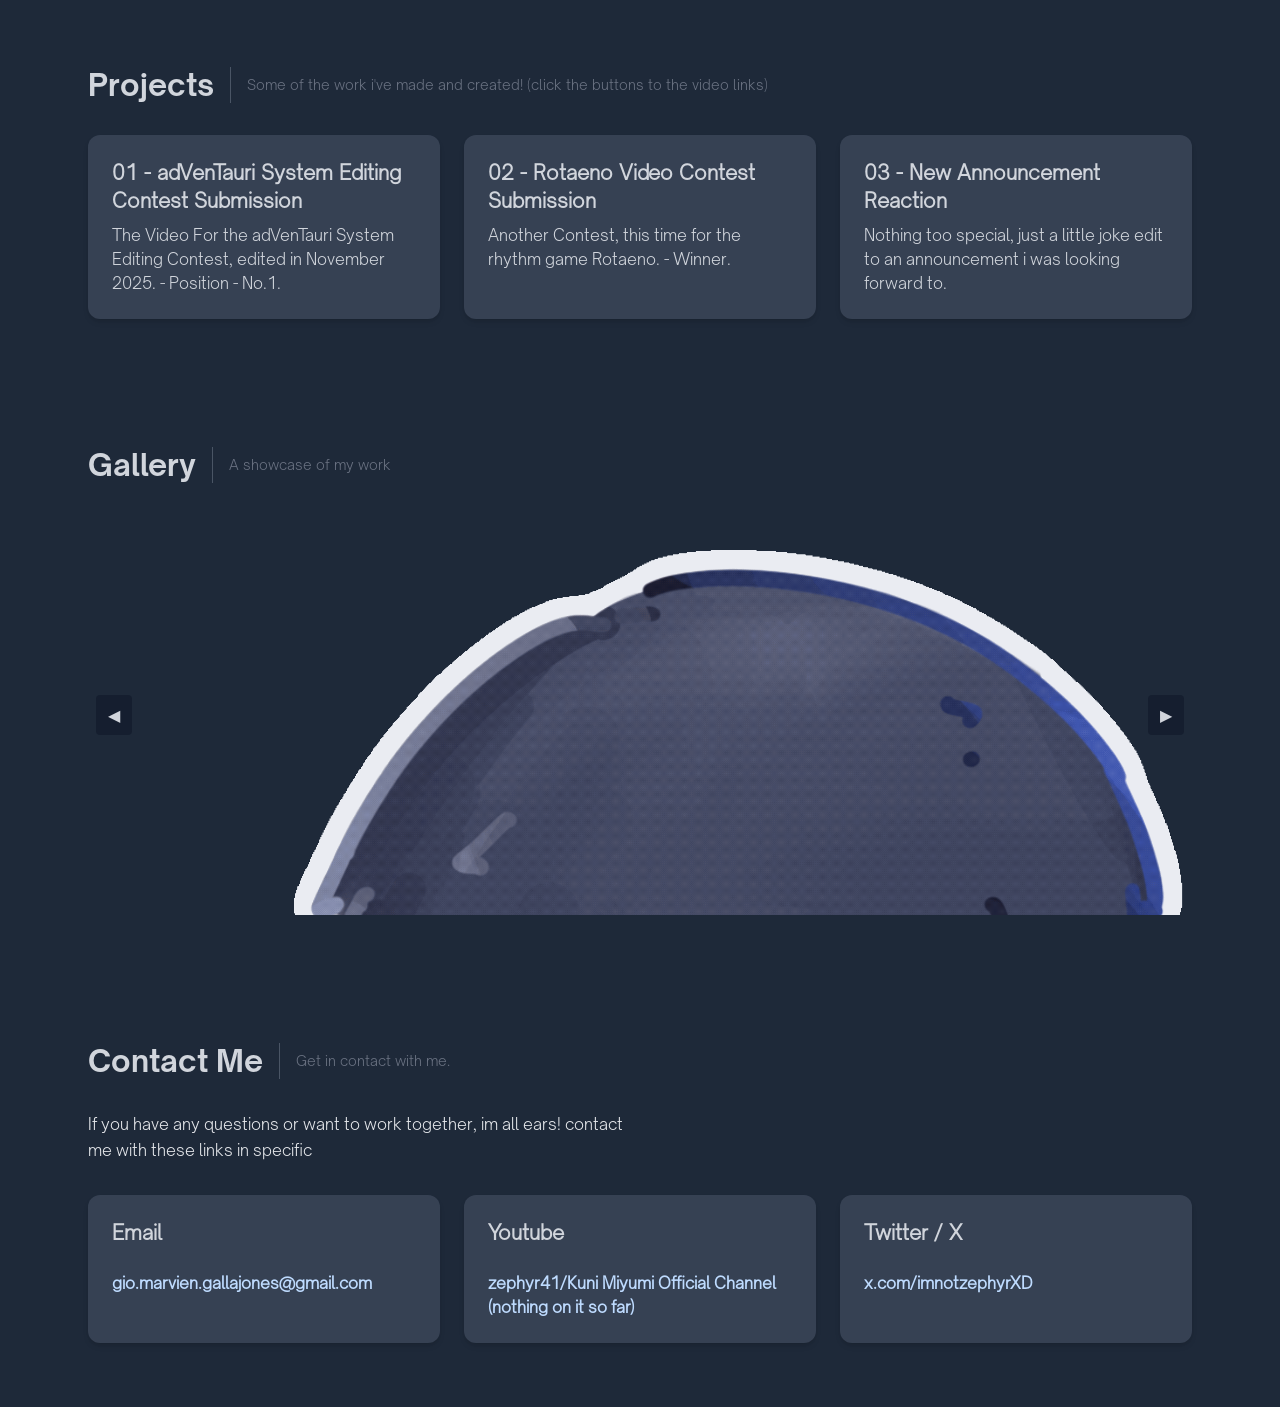
==== commit f9357771: "Merge branch 'tailwind' of https://github.com/giomarviengallajones-svg/portfolio-website" ====
--- a/index.html
+++ b/index.html
@@ -49,10 +49,9 @@
         </div>
 
         <div class="grid md:grid-cols-2 gap-8 items-center">
-          
           <p class="text-gray-200 leading-relaxed">
-            Hi, im Kuni Miyumi!
-            im a graphic designer and editor with a decent bit of experience! this is the site where you get to know me.
+            I'm Kuni Miyumi, a graphic designer and editor with a decent bit of experience!
+            This is the site where you get to know me.
           </p>
 
           <img
@@ -71,18 +70,45 @@
 
         <div class="grid md:grid-cols-3 gap-6">
           <div class="bg-gray-700 p-6 rounded-xl shadow-md hover:-translate-y-1 transition">
-            <!-- Replace the content below with your actual projects -->
             <h3 class="text-xl font-semibold mb-2">01 - adVenTauri System Editing Contest Submission</h3>
-            <a href="https://youtu.be/_090pOO03QI?si=sJLnDybHLaA9oeXq" class="text-gray-300">The Video For the adVenTauri System Editing Contest, edited in November 2025. - Position - No.1.</a>
+            <a href="https://youtu.be/_090pOO03QI?si=sJLnDybHLaA9oeXq" class="text-gray-300 hover:text-blue-300 transition">The Video For the adVenTauri System Editing Contest, edited in November 2025. - Position - No.1.</a>
           </div>
           <div class="bg-gray-700 p-6 rounded-xl shadow-md hover:-translate-y-1 transition">
             <h3 class="text-xl font-semibold mb-2">02 - Rotaeno Video Contest Submission</h3>
-            <a href="https://x.com/imnotzephyrXD/status/1798248301009211537?s=20" class="text-gray-300">Another Contest, this time for the rhythm game Rotaeno. - Winner.</a>
+            <a href="https://x.com/imnotzephyrXD/status/1798248301009211537?s=20" class="text-gray-300 hover:text-blue-300 transition">Another Contest, this time for the rhythm game Rotaeno. - Winner.</a>
           </div>
           <div class="bg-gray-700 p-6 rounded-xl shadow-md hover:-translate-y-1 transition">
             <h3 class="text-xl font-semibold mb-2">03 - New Announcement Reaction</h3>
-            <a href="https://x.com/imnotzephyrXD/status/2002190466411028498?s=20" class="text-gray-300">Nothing too special, just a little joke edit to an announcement i was looking forward to.</a>
+            <a href="https://x.com/imnotzephyrXD/status/2002190466411028498?s=20" class="text-gray-300 hover:text-blue-300 transition">Nothing too special, just a little joke edit to an announcement i was looking forward to.</a>
           </div>          
+        </div>
+      </section>
+      <section id="gallery" class="max-w-6xl mx-auto px-6 py-16">
+        <div class="flex items-center gap-4 mb-4 pb-4">
+          <h2 class="text-3xl font-bold font-openSauceBold border-r border-gray-600 pr-4">Gallery</h2>
+          <span class="text-gray-500 text-sm">A showcase of my work</span>
+        </div>
+
+        <div class="relative overflow-hidden h-[400px] rounded-xl">
+
+          <!-- Carousel Track -->
+          <div id="carousel" class="flex items-center transition-transform duration-500">
+            <img src="./img/kuni.png" class="object-contain flex-shrink-0 h-max-[400px]">
+            <img src="./img/kuni.png" class="object-contain flex-shrink-0 h-max-[400px]">
+            <img src="./img/kuni.png" class="object-contain flex-shrink-0 h-max-[400px]">
+          </div>
+
+          <!-- Buttons -->
+          <button onclick="prevSlide()" 
+            class="absolute left-2 top-1/2 -translate-y-1/2 bg-gray-900/60 px-3 py-2 rounded">
+            ◀
+          </button>
+
+          <button onclick="nextSlide()" 
+            class="absolute right-2 top-1/2 -translate-y-1/2 bg-gray-900/60 px-3 py-2 rounded">
+            ▶
+          </button>
+
         </div>
       </section>
 
@@ -91,18 +117,16 @@
           <h2 class="text-3xl font-bold font-openSauceBold border-r border-gray-600 pr-4">Contact Me</h2>
           <span class="text-gray-500 text-sm">Get in contact with me.</span>
         </div>
-
         <div class="grid md:grid-cols-2 gap-8 items-center">
           <p class="text-gray-200 leading-relaxed">
             If you have any questions or want to work together, im all ears! contact me with these links in specific
           </p>
-        </div>
-        <div class="grid md:grid-cols-3 gap-6 mt-8">
+        </div><div class="grid md:grid-cols-3 gap-6 mt-8">
           <div class="bg-gray-700 p-6 rounded-xl shadow-md hover:-translate-y-1 transition">
             
             <h3 class="text-xl font-semibold mb-2">Email</h3>
             <a
-              href="mailto:replacethis@example.com" 
+              href="mailto:gio.marvien.gallajones@gmail.com" 
               class="inline-block mt-4 font-semibold text-blue-200 hover:underline"
             >
               gio.marvien.gallajones@gmail.com
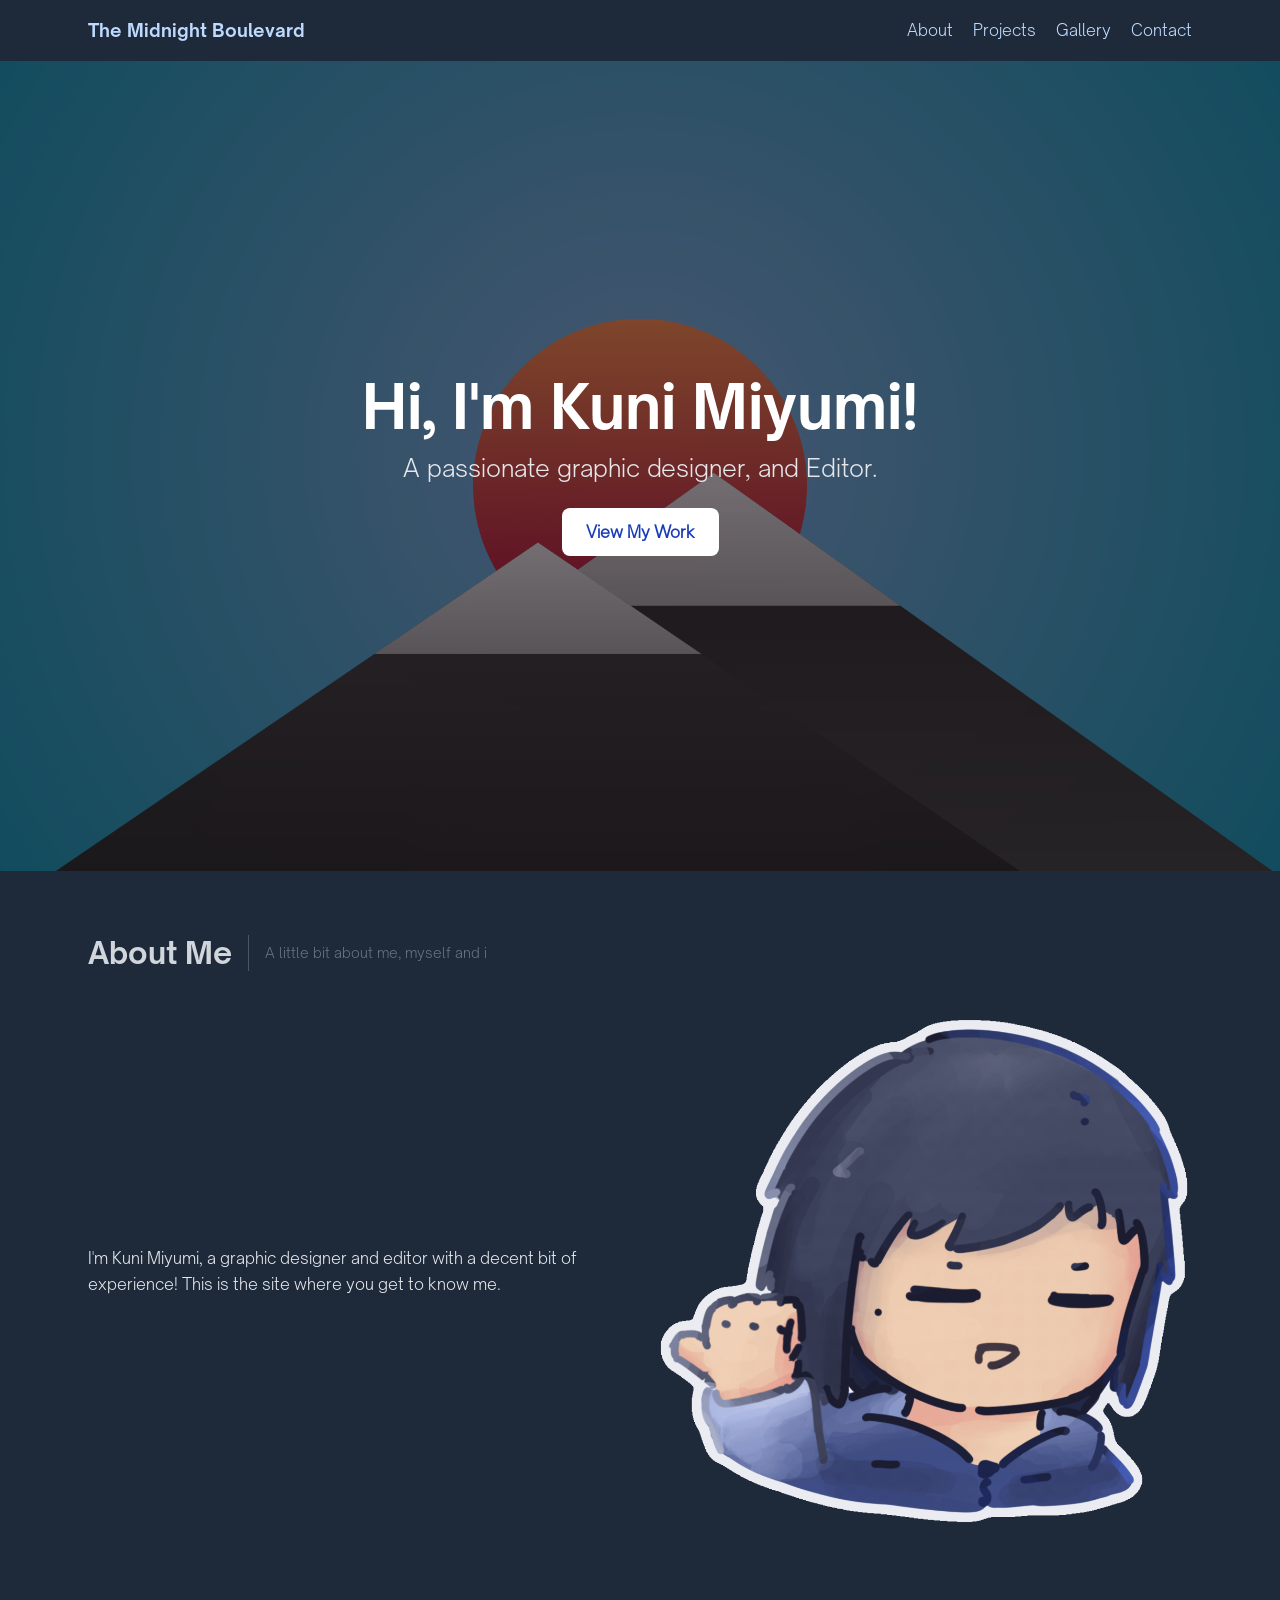
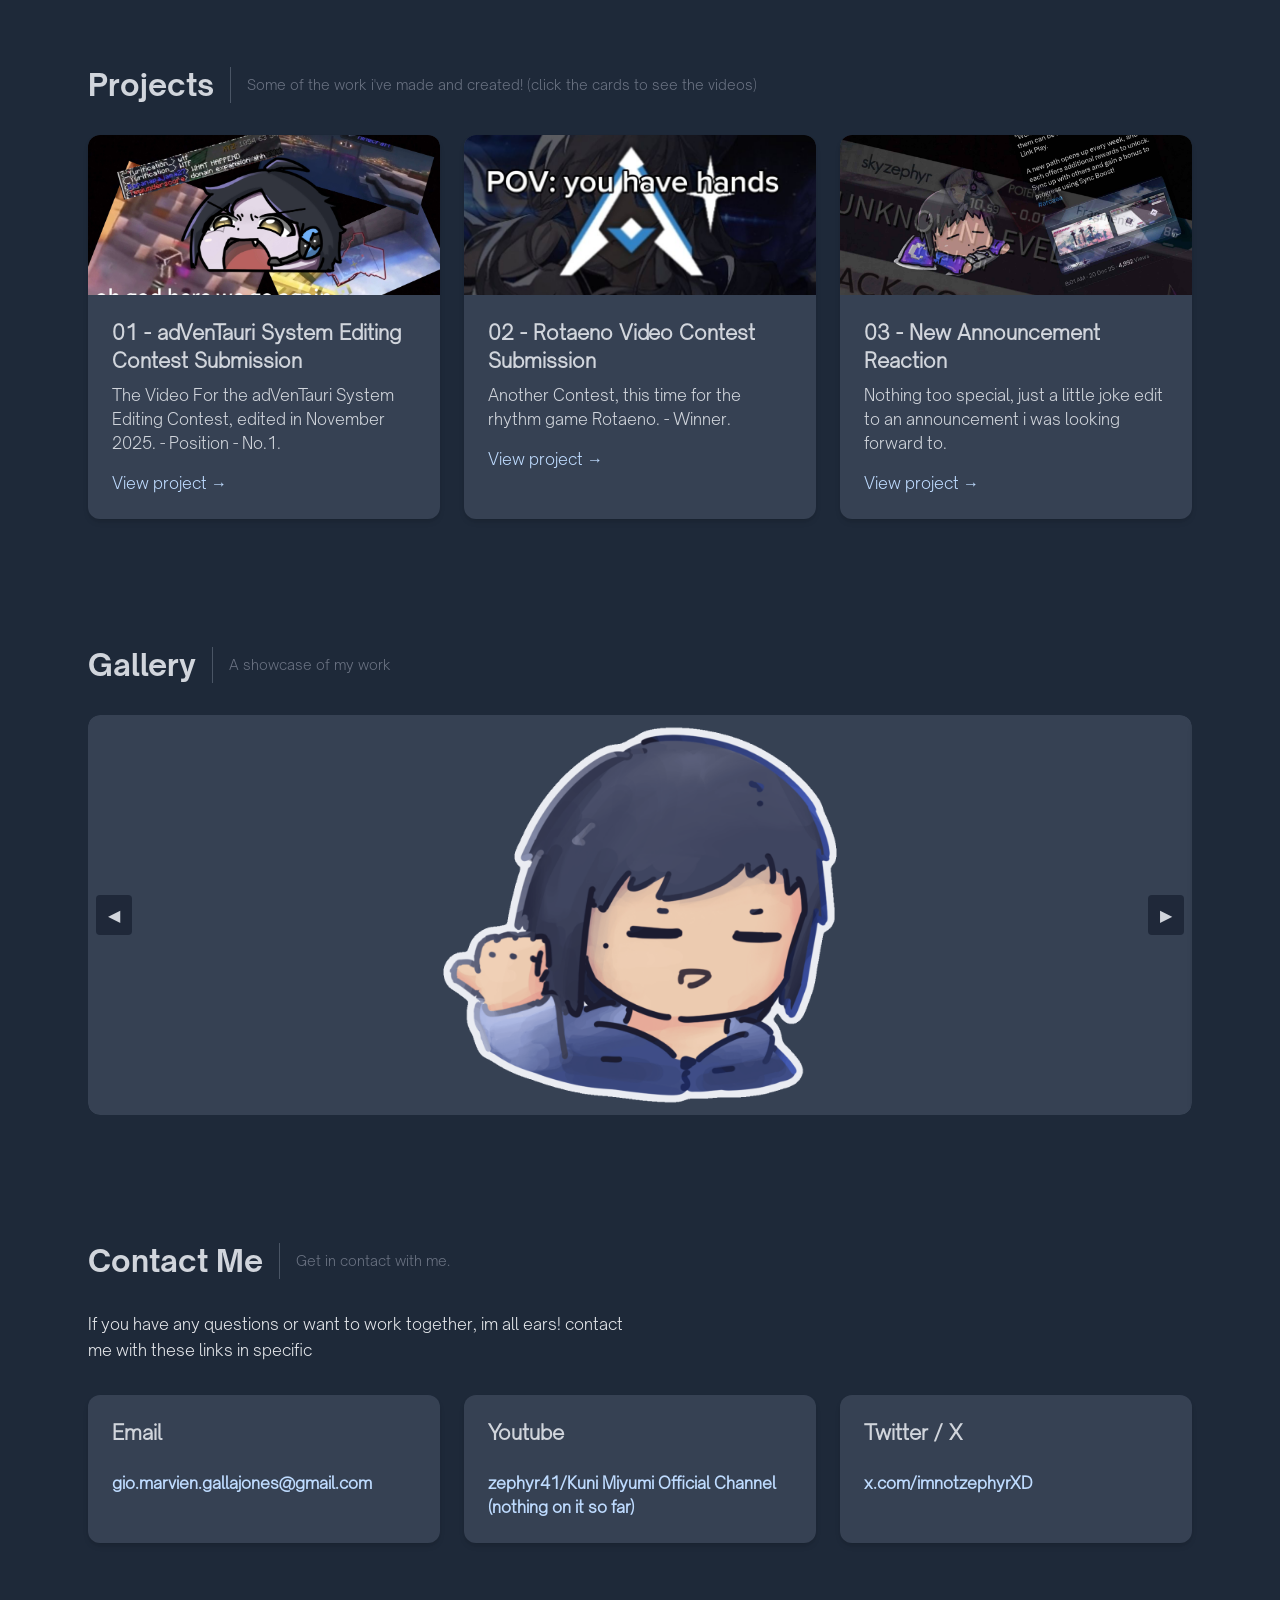
==== commit 00361584: "hi toast" ====
--- a/index.html
+++ b/index.html
@@ -13,24 +13,25 @@
     
 </head>
 
-
-
 <body class="bg-gray-800 text-gray-300 font-openSauceLight">
 
     <header class="sticky top-0 bg-gray-800 border-b border-gray-800 z-50">
       <nav class="max-w-6xl mx-auto flex justify-between items-center px-6 py-4">
-        <strong class="text-lg font-openSauceBold">The Midnight Boulevard</strong>
+        <strong class="text-lg font-openSauceBold"><a href="#" class="text-blue-200 hover:text-blue-600 transition duration-300">The Midnight Boulevard </a></strong>
         <div class="space-x-4 text-gray-600 font-medium">
           <a href="#aboutme" class="text-blue-200 hover:text-blue-600 transition duration-300">About</a>
           <a href="#projects" class="text-blue-200 hover:text-blue-600 transition duration-300">Projects</a>
+          <a href="#gallery" class="text-blue-200 hover:text-blue-600 transition duration-300">Gallery</a>
           <a href="#contact" class="text-blue-200 hover:text-blue-600 transition duration-300">Contact</a>
         </div>
       </nav>
     </header>
 
     <main>
-      <section class="min-h-[90vh] flex items-center justify-center text-center bg-gradient-to-br from-indigo-500 to-cyan-300 text-white px-6">
-        <div>
+      <section class="min-h-[90vh] flex items-center justify-center text-center bg-fixed bg-cover bg-center relative text-white px-6" 
+               style="background-image: url('./img/arizona\ ice\ tea\ ahh\ design.png');">
+        <div class="absolute inset-0 bg-black/50"></div>
+        <div class="relative z-10">
           <h1 class="text-4xl md:text-6xl font-bold font-openSauceBold">Hi, I'm Kuni Miyumi!</h1>
           <p class="text-lg md:text-2xl mt-4 text-gray-200">A passionate graphic designer, and Editor.</p>
           <button
@@ -65,50 +66,72 @@
       <section id="projects" class="max-w-6xl mx-auto px-6 py-16">
         <div class="flex items-center gap-4 mb-4 pb-4">
           <h2 class="text-3xl font-bold font-openSauceBold border-r border-gray-600 pr-4">Projects</h2>
-          <span class="text-gray-500 text-sm">Some of the work i've made and created! (click the buttons to the video links) </span>
+          <span class="text-gray-500 text-sm">Some of the work i've made and created! (click the cards to see the videos)</span>
         </div>
 
         <div class="grid md:grid-cols-3 gap-6">
-          <div class="bg-gray-700 p-6 rounded-xl shadow-md hover:-translate-y-1 transition">
-            <h3 class="text-xl font-semibold mb-2">01 - adVenTauri System Editing Contest Submission</h3>
-            <a href="https://youtu.be/_090pOO03QI?si=sJLnDybHLaA9oeXq" class="text-gray-300 hover:text-blue-300 transition">The Video For the adVenTauri System Editing Contest, edited in November 2025. - Position - No.1.</a>
-          </div>
-          <div class="bg-gray-700 p-6 rounded-xl shadow-md hover:-translate-y-1 transition">
-            <h3 class="text-xl font-semibold mb-2">02 - Rotaeno Video Contest Submission</h3>
-            <a href="https://x.com/imnotzephyrXD/status/1798248301009211537?s=20" class="text-gray-300 hover:text-blue-300 transition">Another Contest, this time for the rhythm game Rotaeno. - Winner.</a>
-          </div>
-          <div class="bg-gray-700 p-6 rounded-xl shadow-md hover:-translate-y-1 transition">
-            <h3 class="text-xl font-semibold mb-2">03 - New Announcement Reaction</h3>
-            <a href="https://x.com/imnotzephyrXD/status/2002190466411028498?s=20" class="text-gray-300 hover:text-blue-300 transition">Nothing too special, just a little joke edit to an announcement i was looking forward to.</a>
-          </div>          
+          <a href="https://youtu.be/_090pOO03QI?si=sJLnDybHLaA9oeXq" target="_blank" 
+             class="bg-gray-700 rounded-xl shadow-md hover:-translate-y-1 hover:shadow-xl transition-all duration-300 overflow-hidden block group">
+            <img src="./img/oh_god.jpg" alt="Project placeholder" class="w-full h-40 object-cover">
+            <div class="p-6">
+              <h3 class="text-xl font-semibold mb-2">01 - adVenTauri System Editing Contest Submission</h3>
+              <p class="text-gray-300 mb-4">The Video For the adVenTauri System Editing Contest, edited in November 2025. - Position - No.1.</p>
+              <span class="inline-block text-blue-200 group-hover:text-blue-300 font-medium">View project →</span>
+            </div>
+          </a>
+
+          <a href="https://x.com/imnotzephyrXD/status/1798248301009211537?s=20" target="_blank"
+             class="bg-gray-700 rounded-xl shadow-md hover:-translate-y-1 hover:shadow-xl transition-all duration-300 overflow-hidden block group">
+            <img src="./img/hands.jpg" alt="Project placeholder" class="w-full h-40 object-cover">
+            <div class="p-6">
+              <h3 class="text-xl font-semibold mb-2">02 - Rotaeno Video Contest Submission</h3>
+              <p class="text-gray-300 mb-4">Another Contest, this time for the rhythm game Rotaeno. - Winner.</p>
+              <span class="inline-block text-blue-200 group-hover:text-blue-300 font-medium">View project →</span>
+            </div>
+          </a>
+
+          <a href="https://x.com/imnotzephyrXD/status/2002190466411028498?s=20" target="_blank"
+             class="bg-gray-700 rounded-xl shadow-md hover:-translate-y-1 hover:shadow-xl transition-all duration-300 overflow-hidden block group">
+            <img src="./img/lv_0_20260312223817.jpg" alt="Project placeholder" class="w-full h-40 object-cover">
+            <div class="p-6">
+              <h3 class="text-xl font-semibold mb-2">03 - New Announcement Reaction</h3>
+              <p class="text-gray-300 mb-4">Nothing too special, just a little joke edit to an announcement i was looking forward to.</p>
+              <span class="inline-block text-blue-200 group-hover:text-blue-300 font-medium">View project →</span>
+            </div>
+          </a>
         </div>
       </section>
+
       <section id="gallery" class="max-w-6xl mx-auto px-6 py-16">
         <div class="flex items-center gap-4 mb-4 pb-4">
           <h2 class="text-3xl font-bold font-openSauceBold border-r border-gray-600 pr-4">Gallery</h2>
           <span class="text-gray-500 text-sm">A showcase of my work</span>
         </div>
 
-        <div class="relative overflow-hidden h-[400px] rounded-xl">
-
-          <!-- Carousel Track -->
-          <div id="carousel" class="flex items-center transition-transform duration-500">
-            <img src="./img/kuni.png" class="object-contain flex-shrink-0 h-max-[400px]">
-            <img src="./img/kuni.png" class="object-contain flex-shrink-0 h-max-[400px]">
-            <img src="./img/kuni.png" class="object-contain flex-shrink-0 h-max-[400px]">
+        <div class="relative overflow-hidden h-[400px] rounded-xl w-full">
+          <div id="carousel" class="flex items-center transition-transform duration-500 h-full">
+            <div class="w-full h-full flex-shrink-0 bg-gray-700 rounded-xl shadow-md">
+              <img src="./img/kuni.png" class="w-full h-full object-contain">
+            </div>
+            <div class="w-full h-full flex-shrink-0 bg-gray-700 rounded-xl shadow-md">
+              <img src="./img/IMG20260211155407.jpg" class="w-full h-full object-contain">
+            </div>
+            <div class="w-full h-full flex-shrink-0 bg-gray-700 rounded-xl shadow-md">
+              <img src="./img/IMG20251227144104.jpg" class="w-full h-full object-contain"> 
+            </div>
+            <div class="w-full h-full flex-shrink-0 bg-gray-700 rounded-xl shadow-md">
+              <img src="./img/IMG20241107071025.jpg" class="w-full h-full object-contain">
+            </div>
           </div>
 
-          <!-- Buttons -->
           <button onclick="prevSlide()" 
-            class="absolute left-2 top-1/2 -translate-y-1/2 bg-gray-900/60 px-3 py-2 rounded">
+            class="absolute left-2 top-1/2 -translate-y-1/2 bg-gray-900/60 px-3 py-2 rounded hover:bg-gray-900/80 transition">
             ◀
           </button>
-
           <button onclick="nextSlide()" 
-            class="absolute right-2 top-1/2 -translate-y-1/2 bg-gray-900/60 px-3 py-2 rounded">
+            class="absolute right-2 top-1/2 -translate-y-1/2 bg-gray-900/60 px-3 py-2 rounded hover:bg-gray-900/80 transition">
             ▶
           </button>
-
         </div>
       </section>
 
@@ -121,9 +144,9 @@
           <p class="text-gray-200 leading-relaxed">
             If you have any questions or want to work together, im all ears! contact me with these links in specific
           </p>
-        </div><div class="grid md:grid-cols-3 gap-6 mt-8">
+        </div>
+        <div class="grid md:grid-cols-3 gap-6 mt-8">
           <div class="bg-gray-700 p-6 rounded-xl shadow-md hover:-translate-y-1 transition">
-            
             <h3 class="text-xl font-semibold mb-2">Email</h3>
             <a
               href="mailto:gio.marvien.gallajones@gmail.com" 
@@ -133,7 +156,6 @@
             </a>
           </div>
           <div class="bg-gray-700 p-6 rounded-xl shadow-md hover:-translate-y-1 transition">
-            
             <h3 class="text-xl font-semibold mb-2">Youtube</h3>
             <a
               href="https://youtube.com/@overdeadzephyr?si=nSWPLMuy66MocX6Y" 
@@ -144,7 +166,6 @@
             </a>
           </div>
           <div class="bg-gray-700 p-6 rounded-xl shadow-md hover:-translate-y-1 transition">
-              
             <h3 class="text-xl font-semibold mb-2">Twitter / X</h3>
             <a
               href="https://x.com/imnotzephyrXD" 
@@ -158,4 +179,4 @@
       </section>
     </main>
 </body>
-</html>
+</html>
